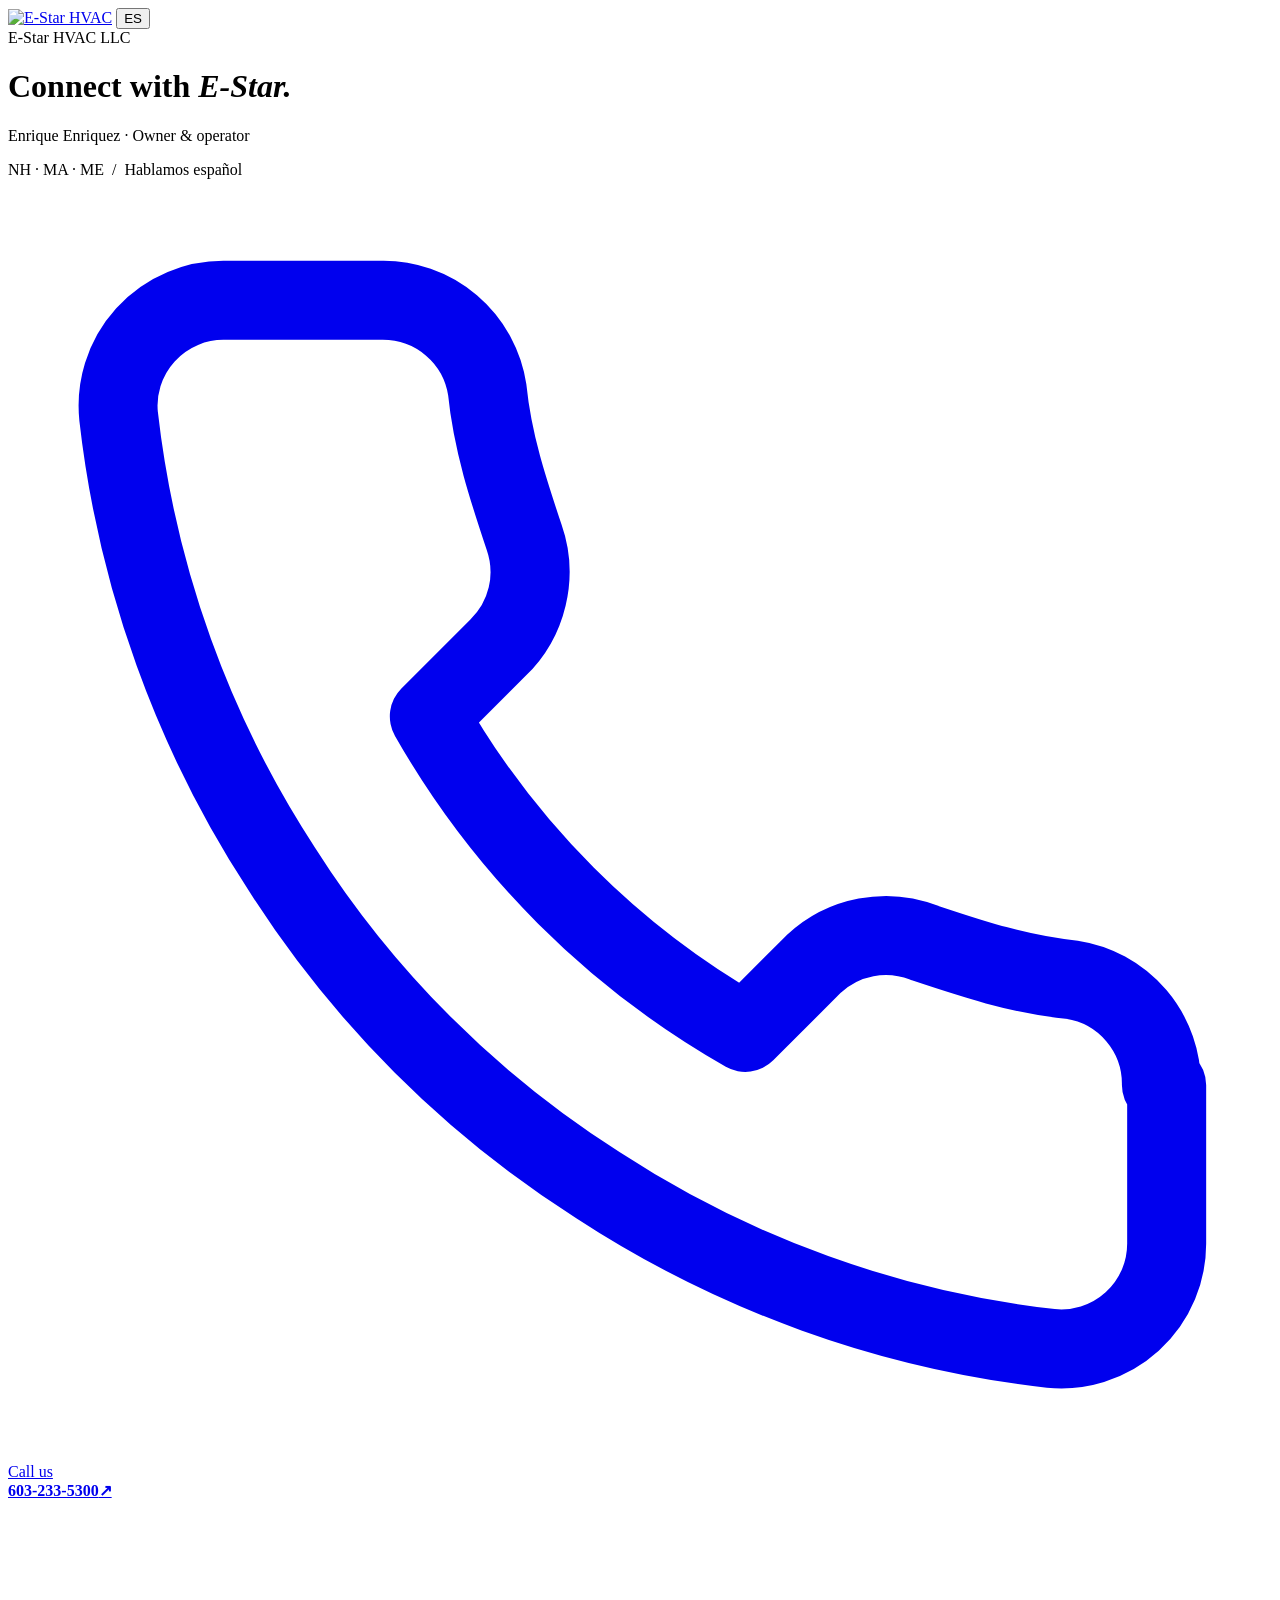
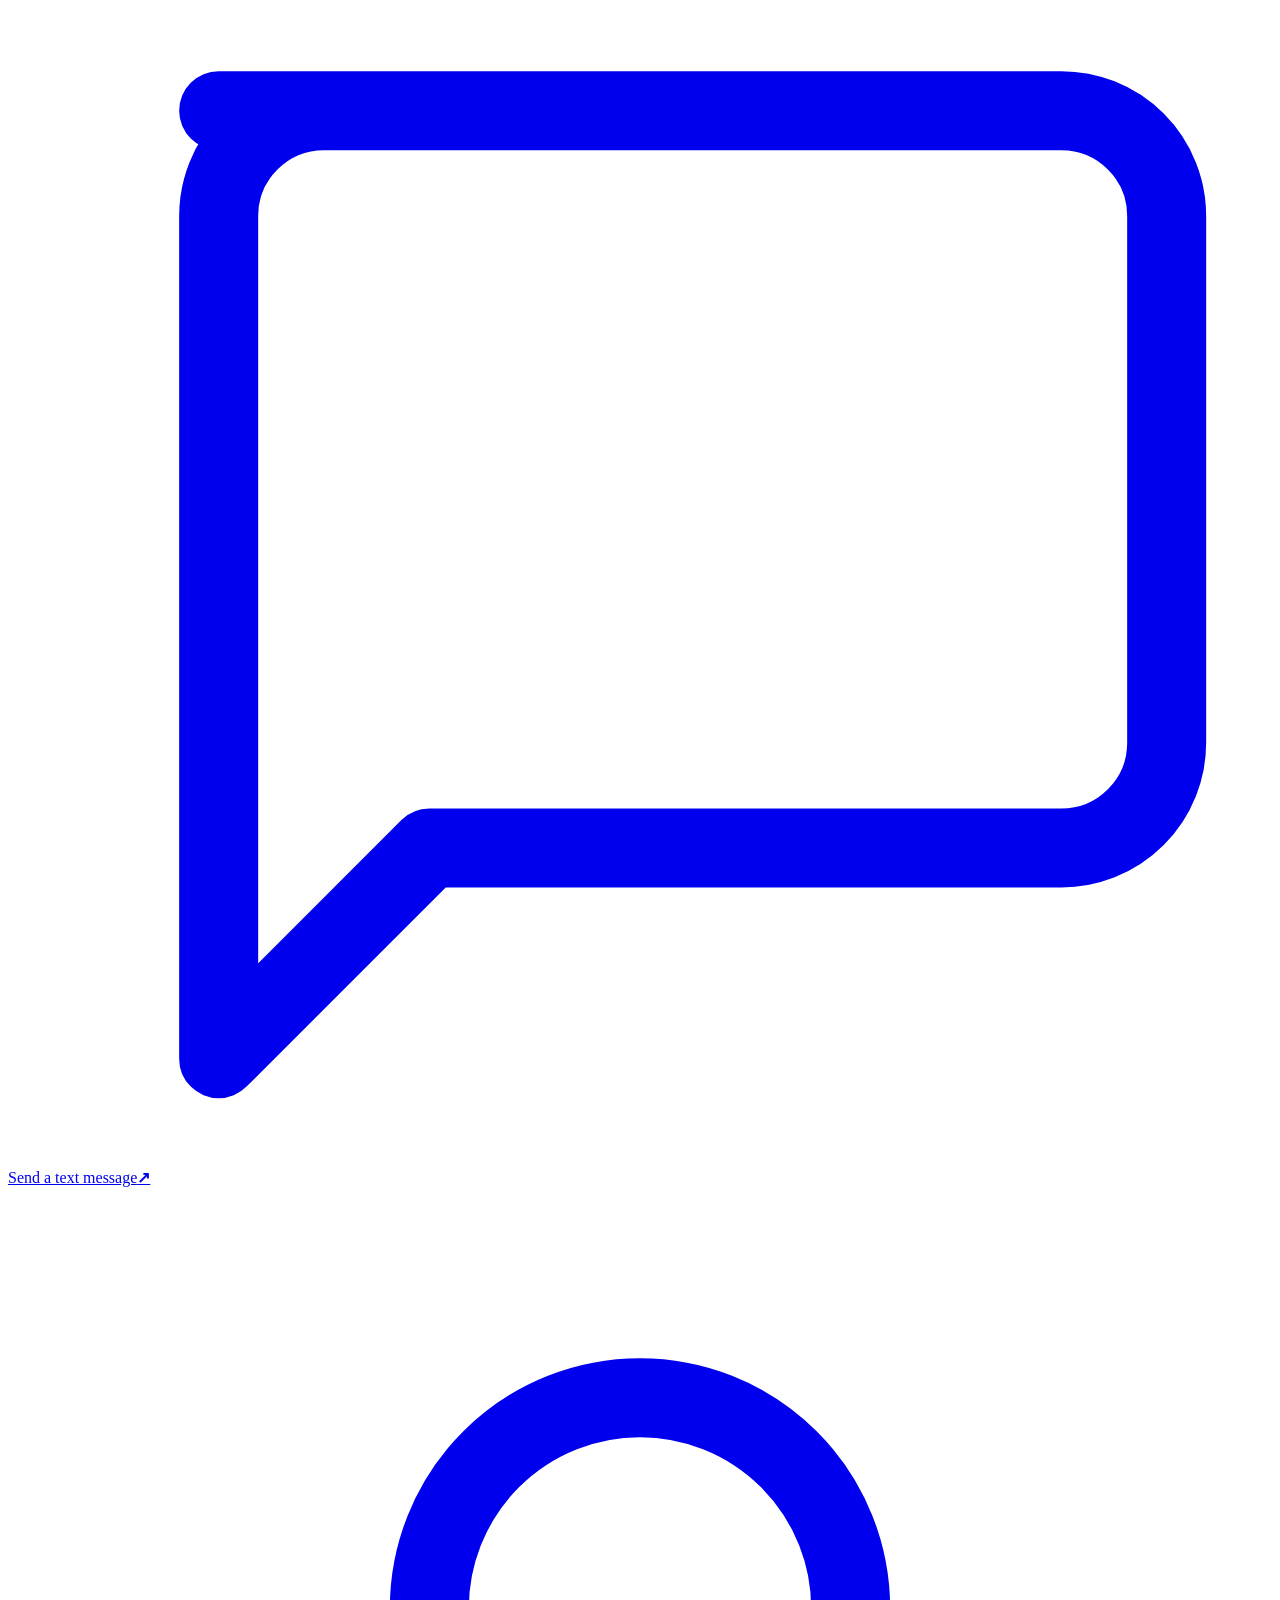
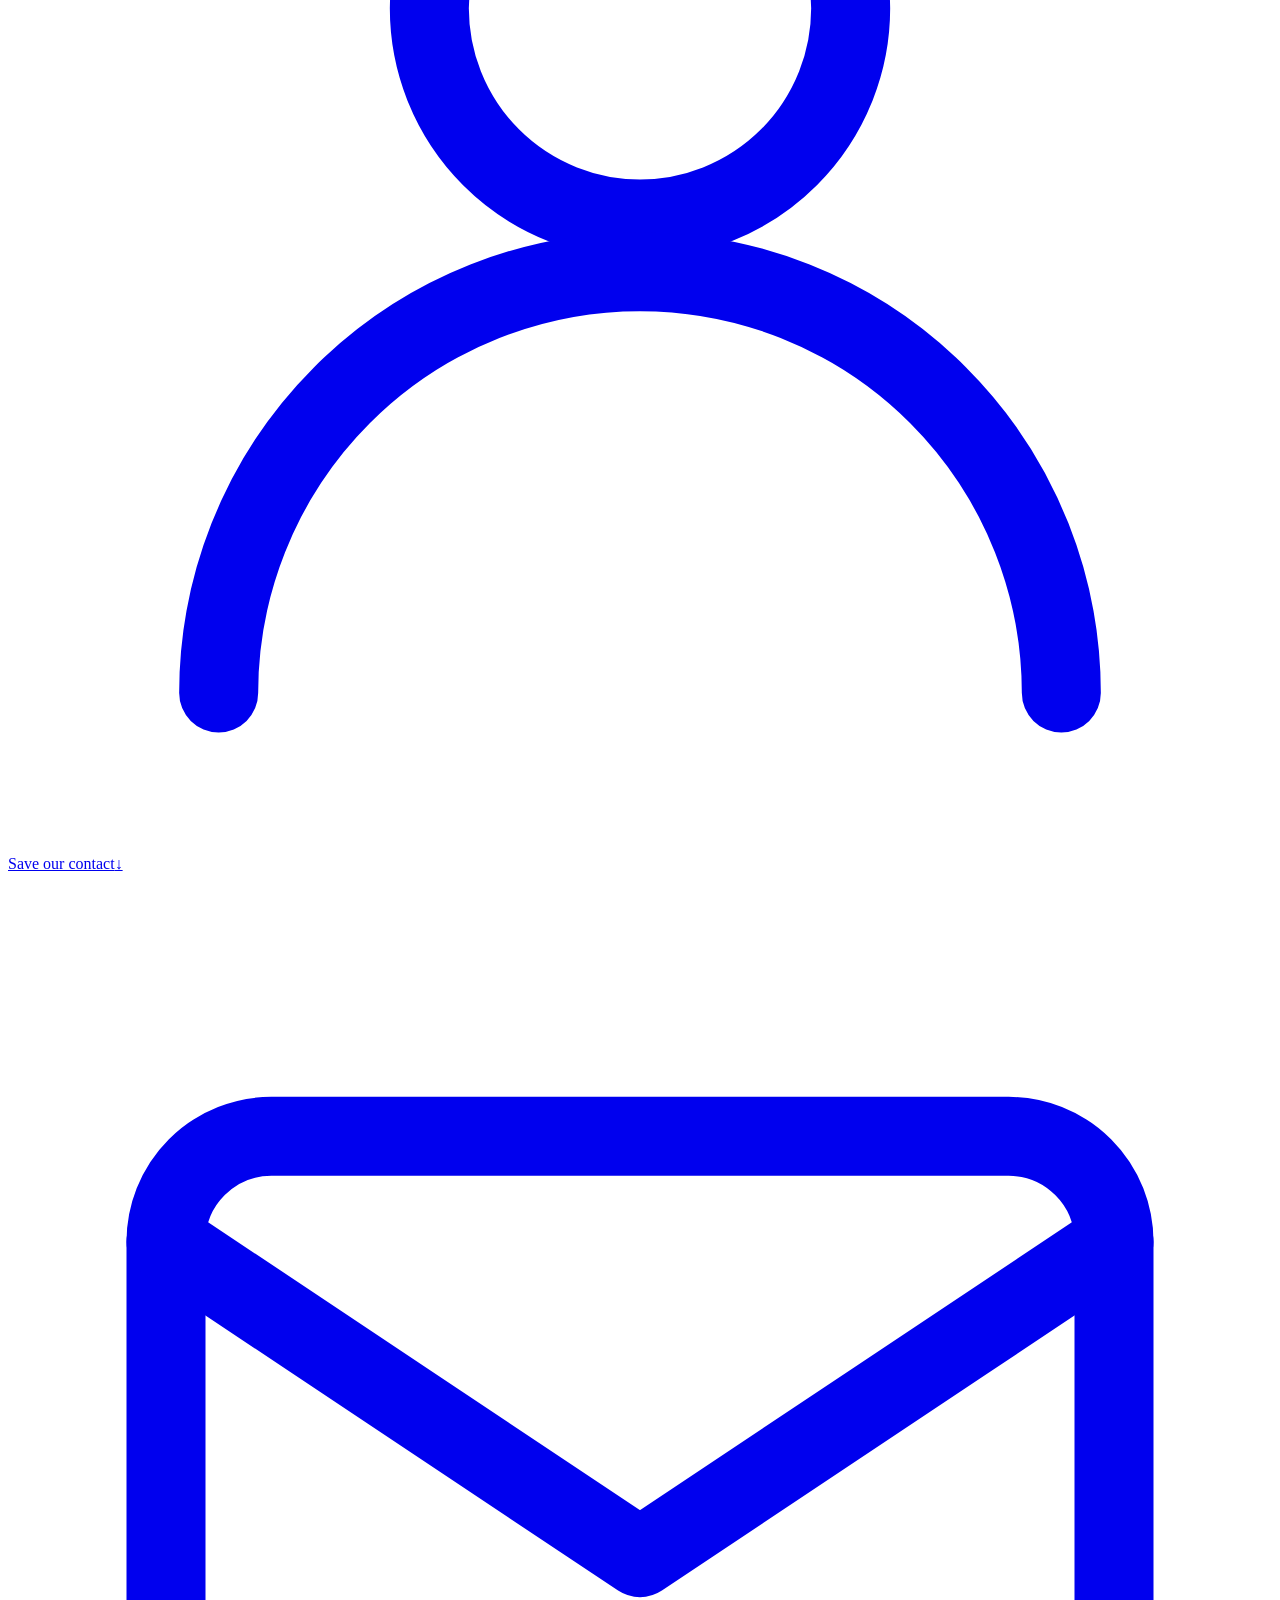
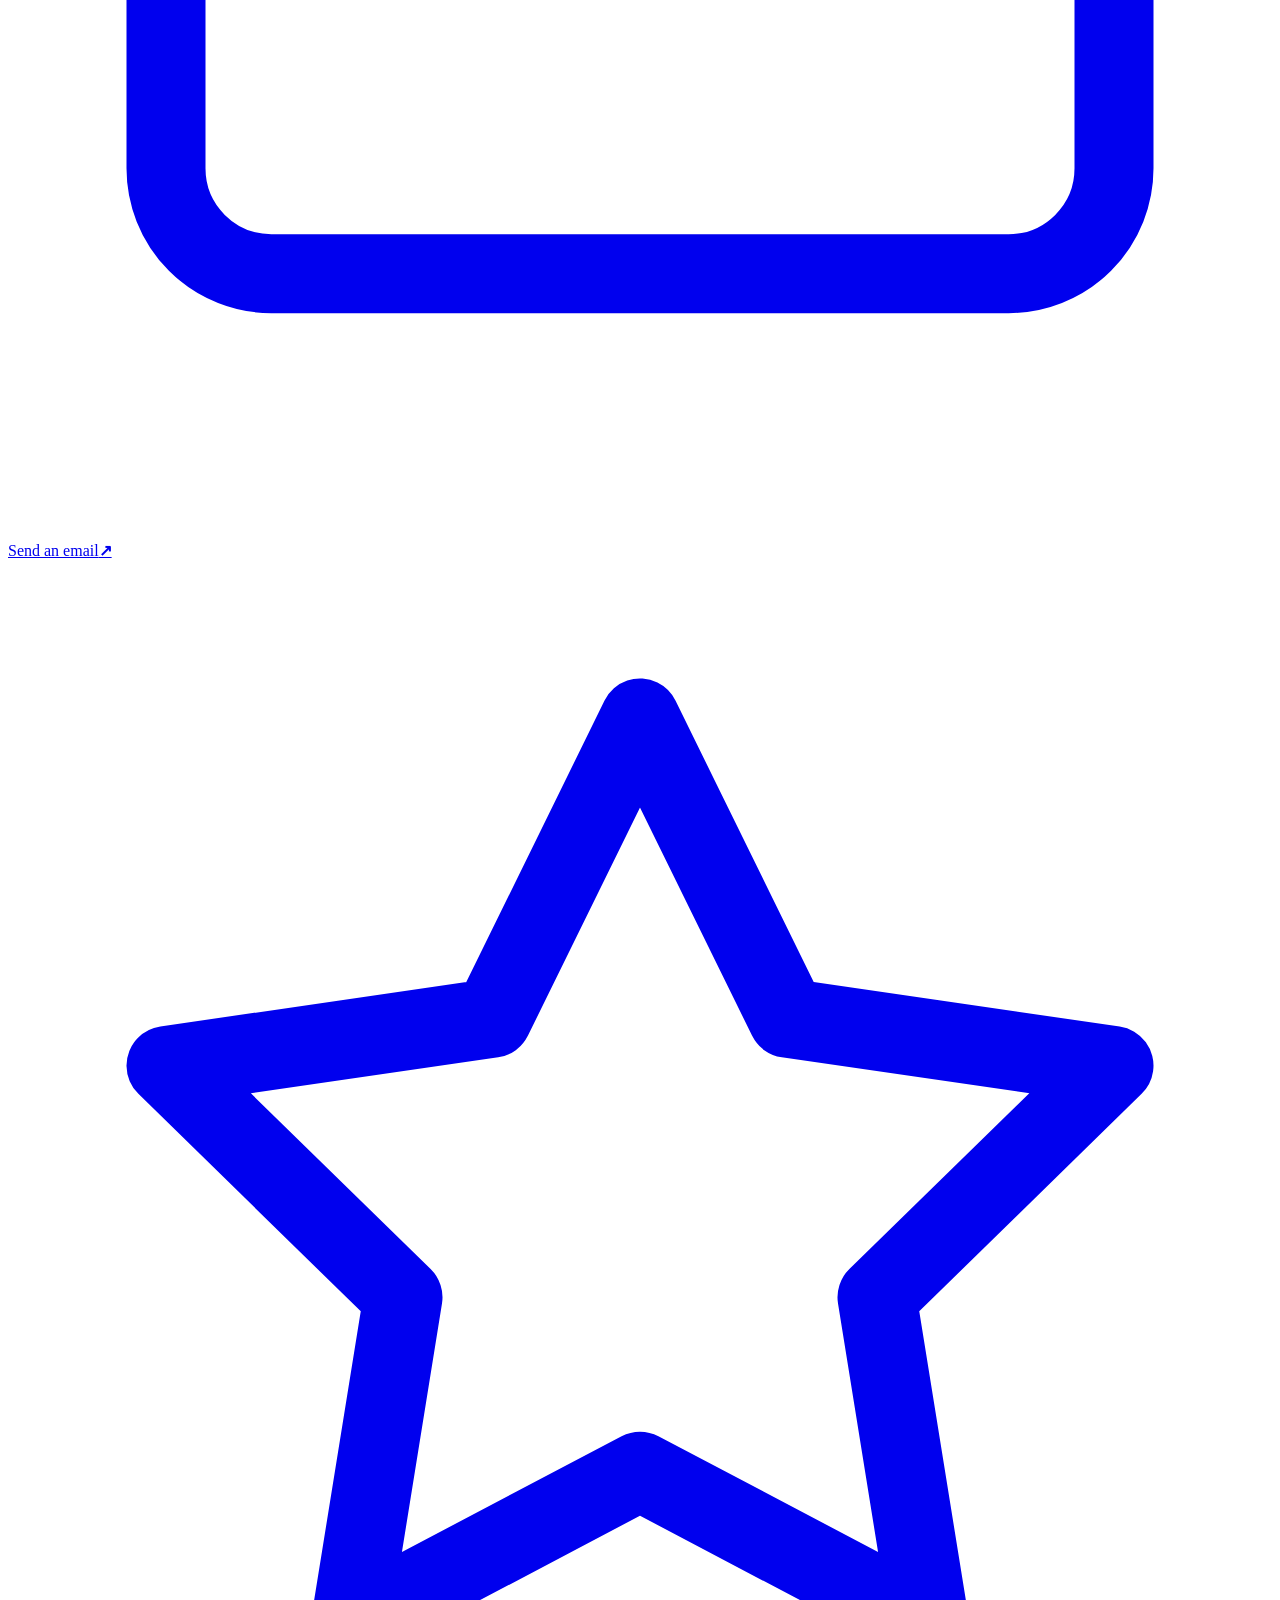
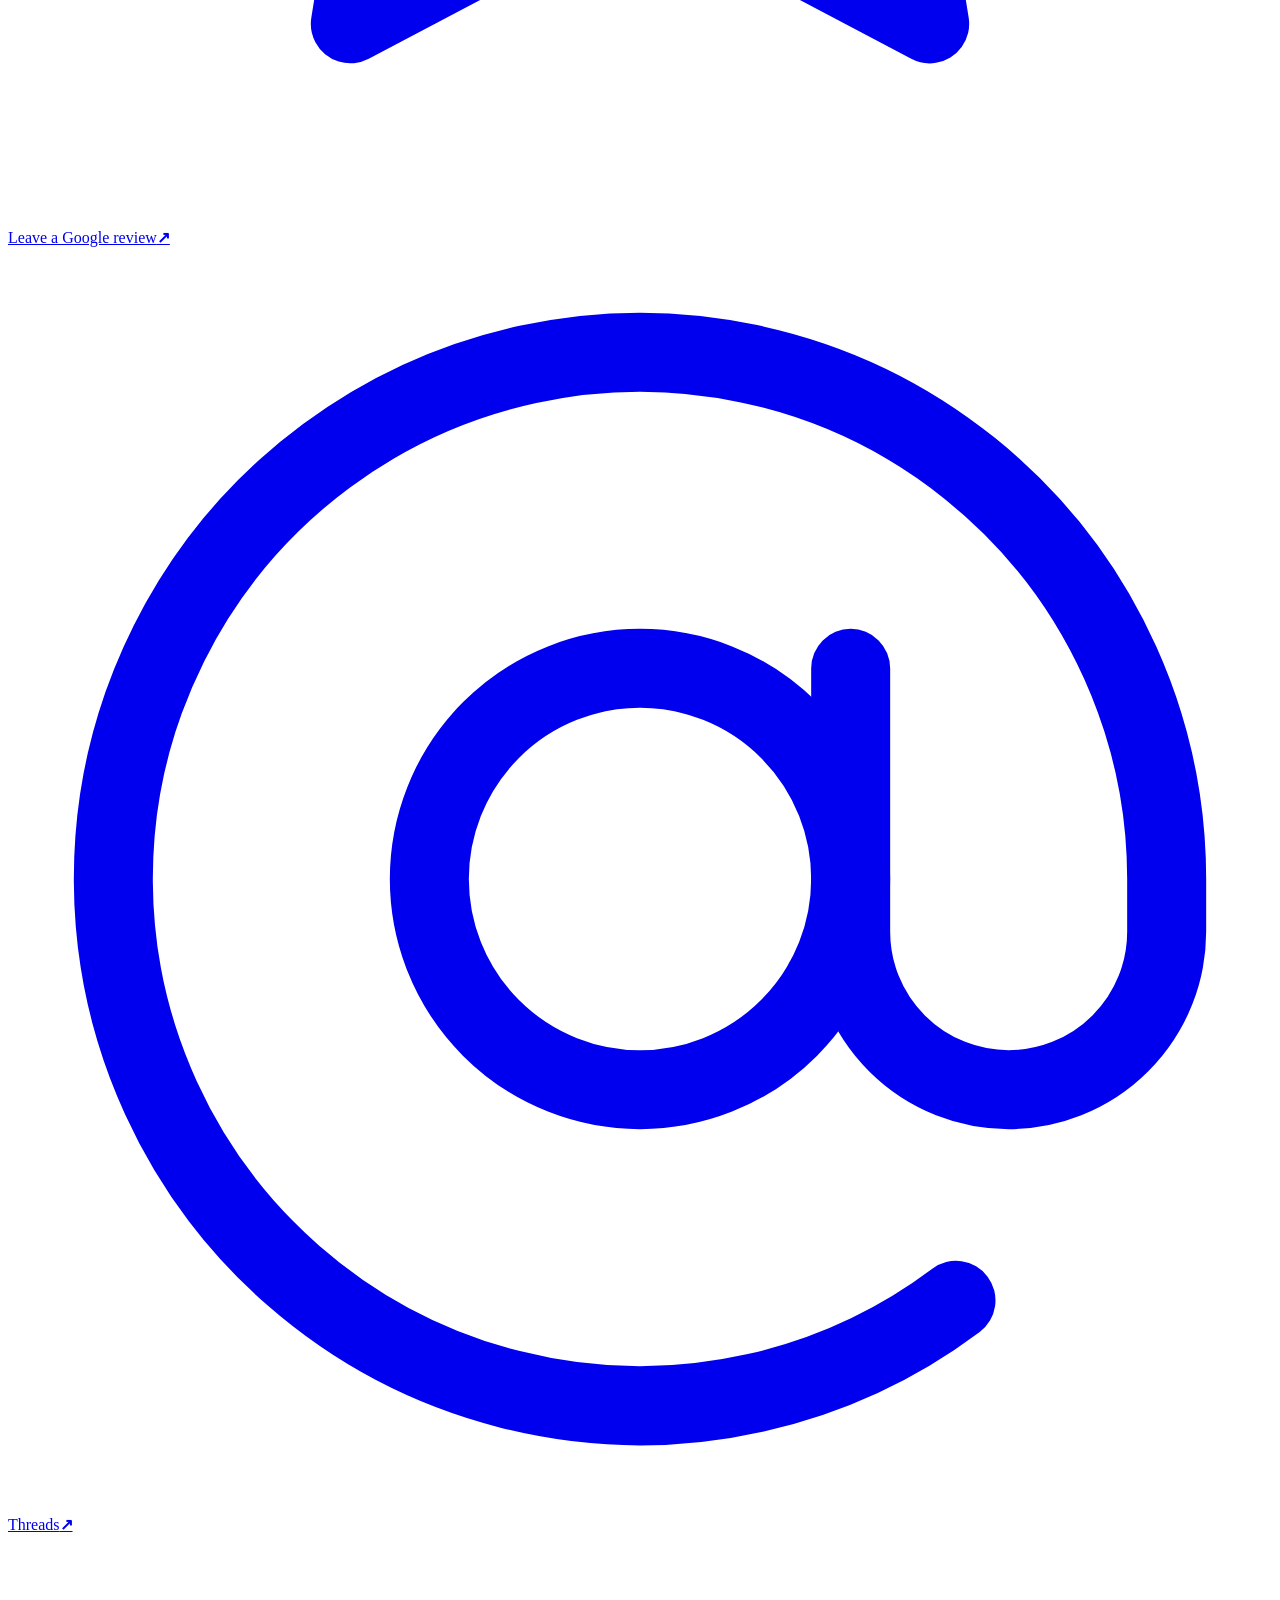
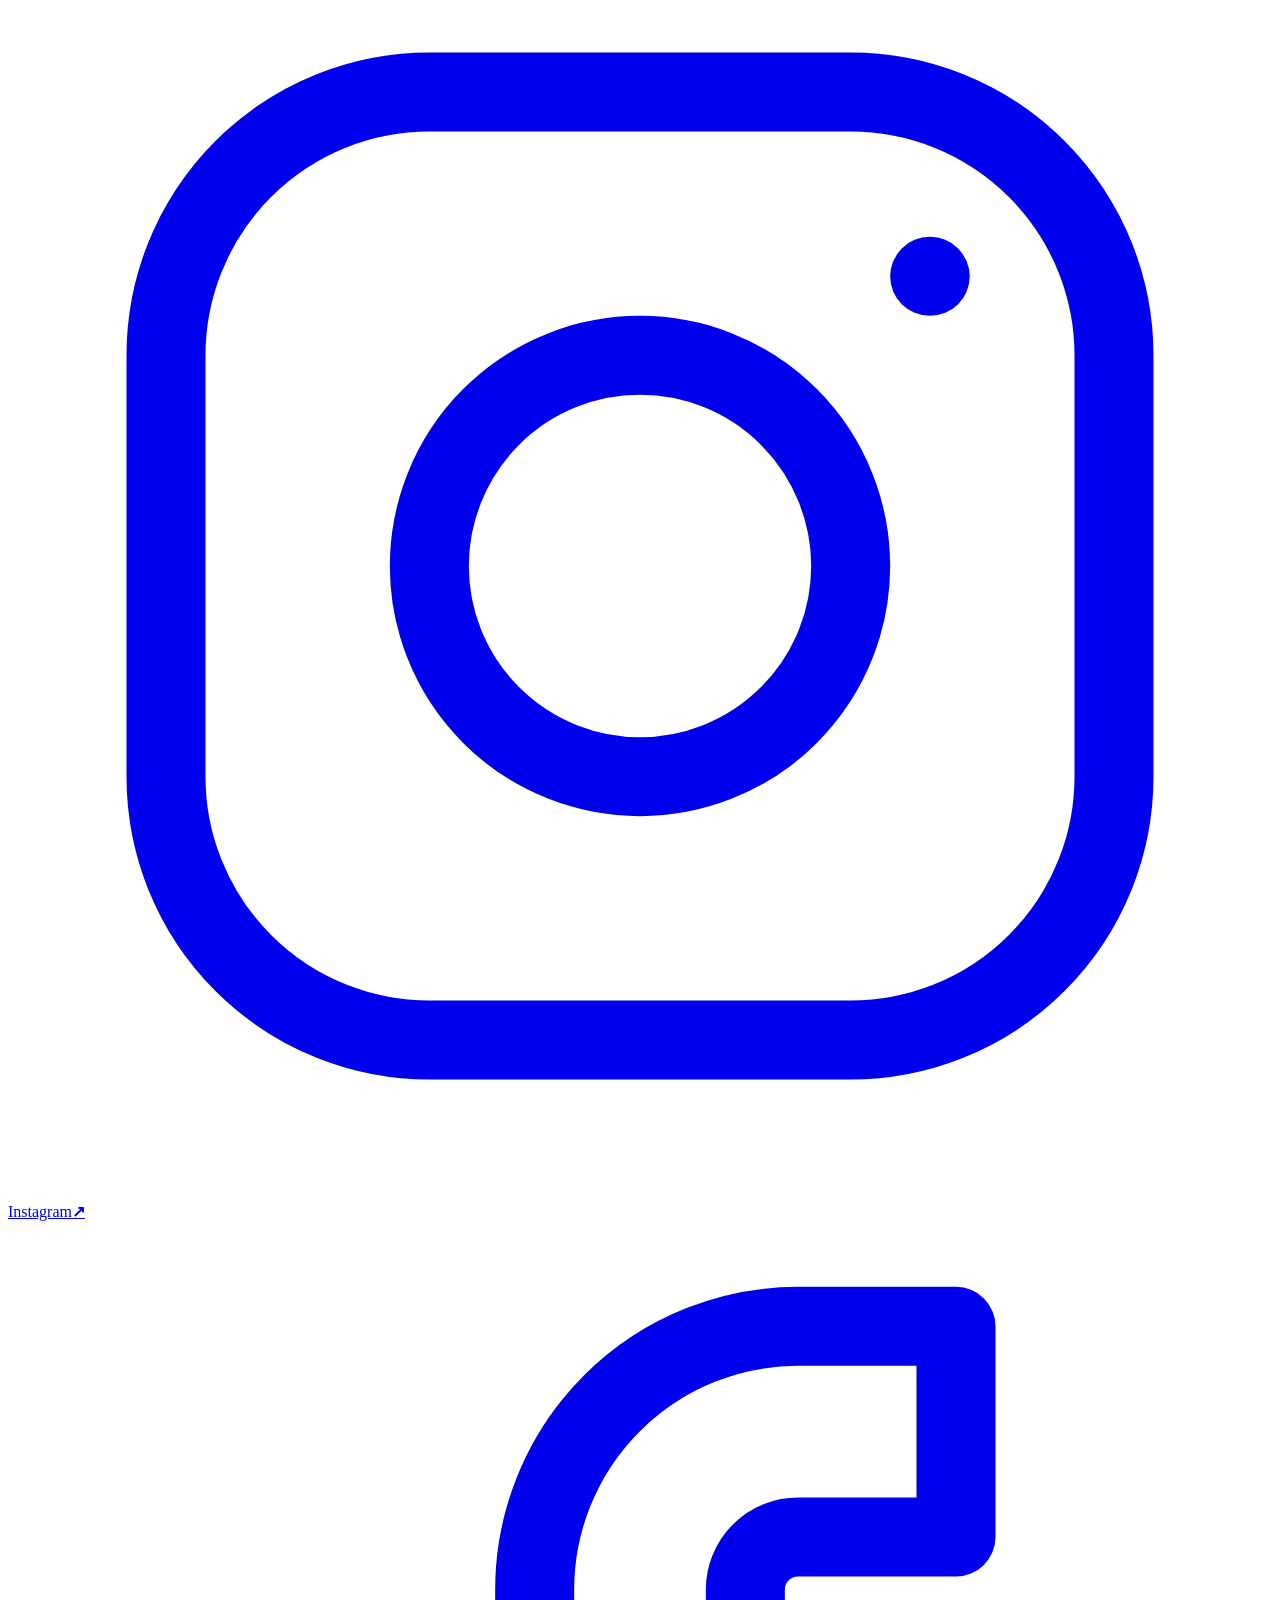
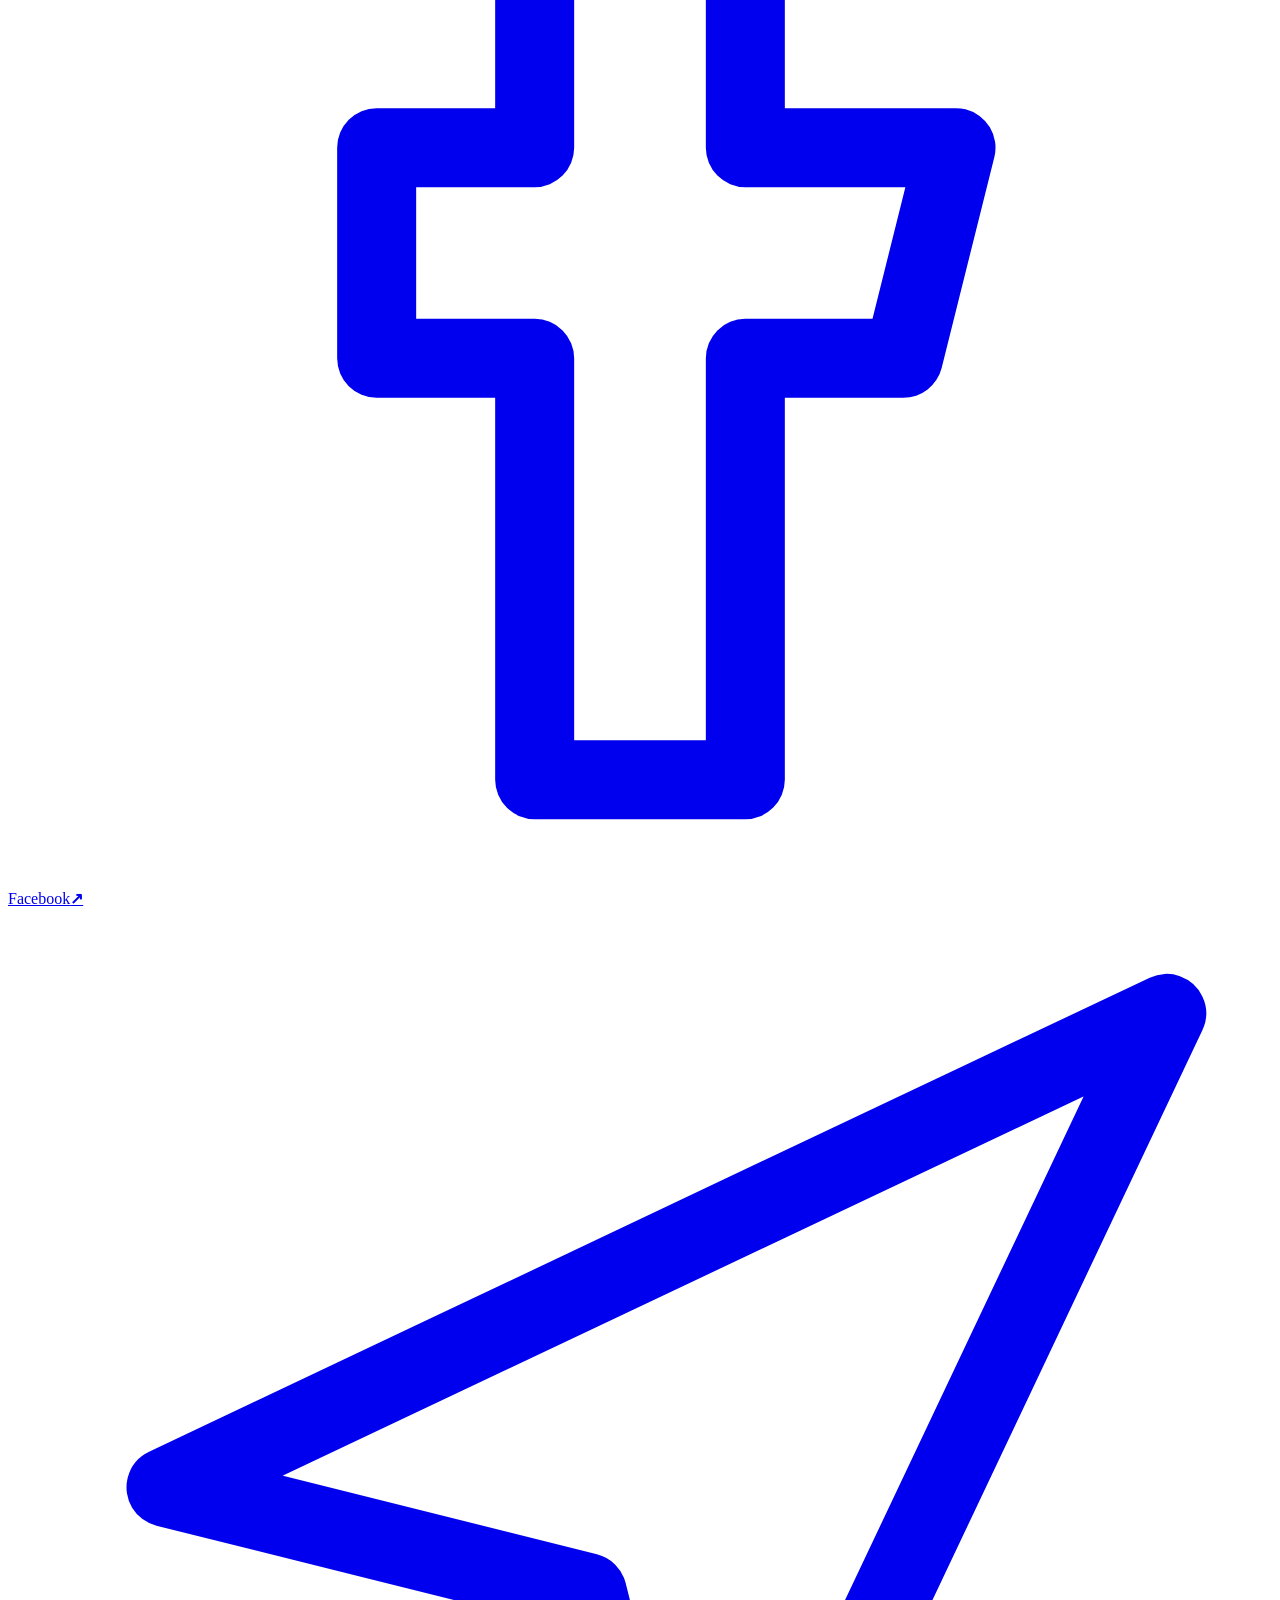
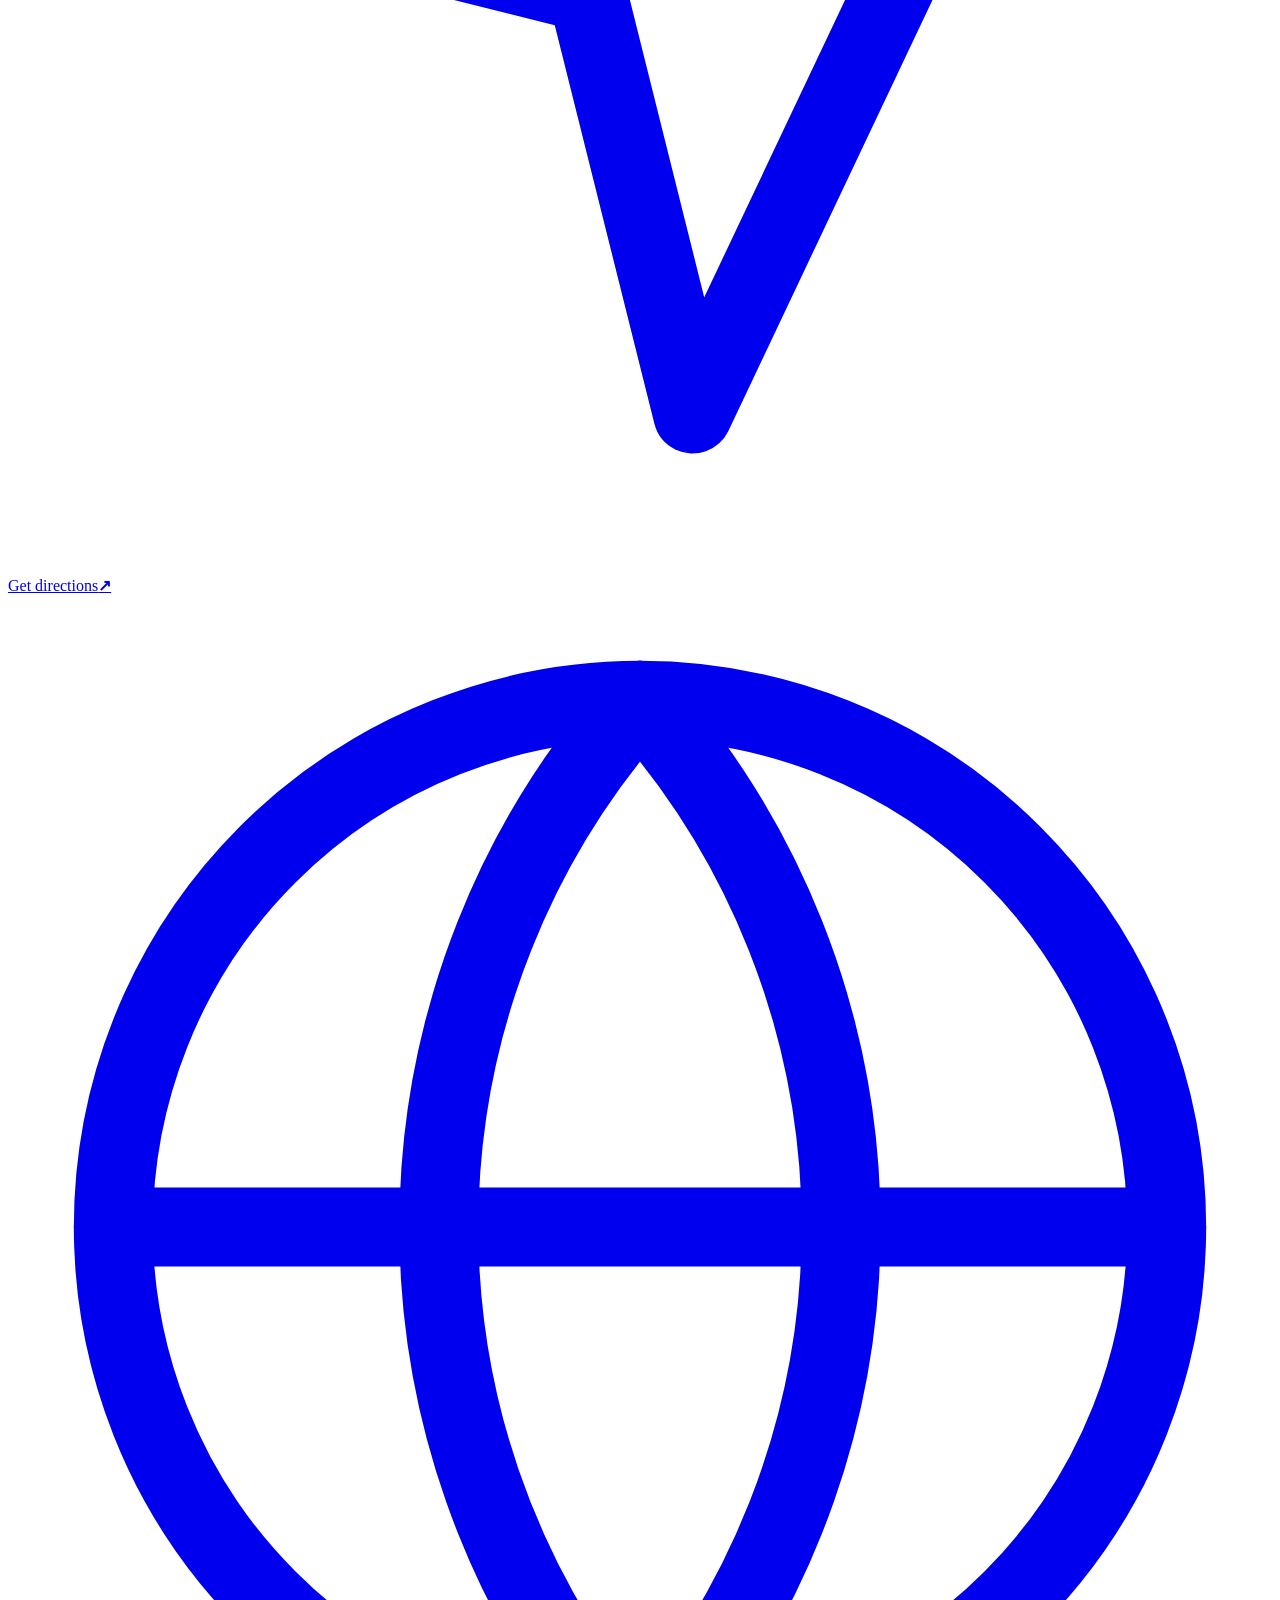
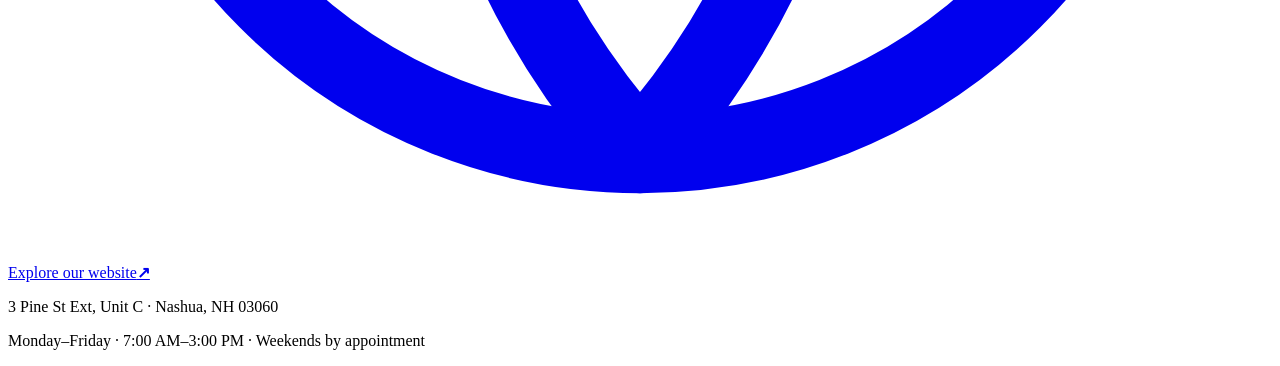
==== quicklinks/index.html @ a9295572 "Add files via upload" ====
<!doctype html>
<html lang="en">
<head>
<meta charset="utf-8">
<meta name="viewport" content="width=device-width, initial-scale=1, viewport-fit=cover">
<meta name="theme-color" content="#05080c">
<link rel="icon" href="../favicon.svg" type="image/svg+xml">
<link rel="apple-touch-icon" href="../apple-touch-icon.png">
<link rel="preconnect" href="https://fonts.googleapis.com">
<link rel="preconnect" href="https://fonts.gstatic.com" crossorigin>
<link href="https://fonts.googleapis.com/css2?family=Instrument+Serif:ital@0;1&family=Manrope:wght@400;500;600;700;800&display=swap" rel="stylesheet">
<link rel="stylesheet" href="../assets/site.css?v=2">
<title>Quick Links | E-Star HVAC</title>
<meta name="description" content="E-Star HVAC LLC provides heating, cooling, ventilation and water heating services for homes and businesses in NH, MA and ME. Call 603-233-5300. Hablamos español.">
<link rel="canonical" href="https://estarhvac.com/quicklinks">
<meta property="og:title" content="Quick Links | E-Star HVAC">
<meta property="og:image" content="https://estarhvac.com/assets/og-image.jpg">
</head>
<body class="ql-body">
<main class="ql glass-card" id="main">
  <div class="ql-top">
    <a href="../" aria-label="E-Star HVAC home"><img src="../assets/logo.svg" width="210" height="95" alt="E-Star HVAC"></a>
    <button class="lang" id="language" type="button" aria-label="Cambiar a español">ES</button>
  </div>
  <div class="eyebrow">E-Star HVAC LLC</div>
  <h1 data-es="Conecta con <em>E-Star.</em>">Connect with <em>E-Star.</em></h1>
  <p class="sub" data-es="Enrique Enriquez · Propietario y operador">Enrique Enriquez · Owner &amp; operator</p>
  <p class="region">NH · MA · ME &nbsp;/&nbsp; Hablamos español</p>
  <nav class="ql-actions" aria-label="Quick Links">
<a class="primary" href="tel:+16032335300"><span class="l"><svg viewBox="0 0 24 24" fill="none" stroke="currentColor" stroke-width="1.5" stroke-linecap="round" stroke-linejoin="round" aria-hidden="true"><path d="M22 16.9v3a2 2 0 0 1-2.2 2 19.8 19.8 0 0 1-8.6-3.1 19.5 19.5 0 0 1-6-6A19.8 19.8 0 0 1 2.1 4.2 2 2 0 0 1 4.1 2h3a2 2 0 0 1 2 1.7c.1 1 .4 1.9.7 2.8a2 2 0 0 1-.5 2.1L8 9.9a16 16 0 0 0 6 6l1.3-1.3a2 2 0 0 1 2.1-.4c.9.3 1.8.6 2.8.7a2 2 0 0 1 1.7 2Z"/></svg><span><span data-es="Llámanos">Call us</span><br><strong>603-233-5300</strong></span></span><b aria-hidden="true">↗</b></a>
<a href="sms:+16032335300"><span class="l"><svg viewBox="0 0 24 24" fill="none" stroke="currentColor" stroke-width="1.5" stroke-linecap="round" stroke-linejoin="round" aria-hidden="true"><path d="M4 4h16a2 2 0 0 1 2 2v10a2 2 0 0 1-2 2H8l-4 4V6a2 2 0 0 1 2-2Z"/></svg><span data-es="Enviar mensaje de texto">Send a text message</span></span><b aria-hidden="true">↗</b></a>
<a href="../contact.vcf" download><span class="l"><svg viewBox="0 0 24 24" fill="none" stroke="currentColor" stroke-width="1.5" stroke-linecap="round" stroke-linejoin="round" aria-hidden="true"><circle cx="12" cy="8" r="4"/><path d="M4 21a8 8 0 0 1 16 0"/></svg><span data-es="Guardar contacto">Save our contact</span></span><b aria-hidden="true">↓</b></a>
<a href="mailto:ESTARHVAC@outlook.com"><span class="l"><svg viewBox="0 0 24 24" fill="none" stroke="currentColor" stroke-width="1.5" stroke-linecap="round" stroke-linejoin="round" aria-hidden="true"><rect x="3" y="5" width="18" height="14" rx="2"/><path d="m3 7 9 6 9-6"/></svg><span data-es="Enviar email">Send an email</span></span><b aria-hidden="true">↗</b></a>
<a href="https://g.page/r/Cccckl4g0tC_EBM/review" target="_blank" rel="noopener"><span class="l"><svg viewBox="0 0 24 24" fill="none" stroke="currentColor" stroke-width="1.5" stroke-linecap="round" stroke-linejoin="round" aria-hidden="true"><path d="m12 3 2.8 5.7 6.2.9-4.5 4.4 1 6.2L12 17.3 6.5 20.2l1-6.2L3 9.6l6.2-.9Z"/></svg><span data-es="Dejar reseña en Google">Leave a Google review</span></span><b aria-hidden="true">↗</b></a>
<a href="https://www.threads.com/@estarhvac?igshid=NTc4MTIwNjQ2YQ==" target="_blank" rel="noopener"><span class="l"><svg viewBox="0 0 24 24" fill="none" stroke="currentColor" stroke-width="1.5" stroke-linecap="round" stroke-linejoin="round" aria-hidden="true"><circle cx="12" cy="12" r="4"/><path d="M16 8v5a3 3 0 0 0 6 0v-1a10 10 0 1 0-4 8"/></svg><span data-es="Threads">Threads</span></span><b aria-hidden="true">↗</b></a>
<a href="https://www.instagram.com/estarhvac" target="_blank" rel="noopener"><span class="l"><svg viewBox="0 0 24 24" fill="none" stroke="currentColor" stroke-width="1.5" stroke-linecap="round" stroke-linejoin="round" aria-hidden="true"><rect x="3" y="3" width="18" height="18" rx="5"/><circle cx="12" cy="12" r="4"/><path d="M17.5 6.5h.01"/></svg><span data-es="Instagram">Instagram</span></span><b aria-hidden="true">↗</b></a>
<a href="https://www.facebook.com/61571699330578/" target="_blank" rel="noopener"><span class="l"><svg viewBox="0 0 24 24" fill="none" stroke="currentColor" stroke-width="1.5" stroke-linecap="round" stroke-linejoin="round" aria-hidden="true"><path d="M18 2h-3a5 5 0 0 0-5 5v3H7v4h3v8h4v-8h3l1-4h-4V7a1 1 0 0 1 1-1h3Z"/></svg><span data-es="Facebook">Facebook</span></span><b aria-hidden="true">↗</b></a>
<a href="https://maps.app.goo.gl/EP4zLizLheFCQJYv8" target="_blank" rel="noopener"><span class="l"><svg viewBox="0 0 24 24" fill="none" stroke="currentColor" stroke-width="1.5" stroke-linecap="round" stroke-linejoin="round" aria-hidden="true"><path d="m3 11 19-9-9 19-2-8-8-2Z"/></svg><span data-es="Cómo llegar">Get directions</span></span><b aria-hidden="true">↗</b></a>
<a class="site" href="../"><span class="l"><svg viewBox="0 0 24 24" fill="none" stroke="currentColor" stroke-width="1.5" stroke-linecap="round" stroke-linejoin="round" aria-hidden="true"><circle cx="12" cy="12" r="10"/><path d="M2 12h20M12 2a15 15 0 0 1 0 20M12 2a15 15 0 0 0 0 20"/></svg><span data-es="Explorar nuestro website">Explore our website</span></span><b aria-hidden="true">↗</b></a>
  </nav>
  <div class="ql-details">
    <p>3 Pine St Ext, Unit C · Nashua, NH 03060</p>
    <p data-es="Lunes–viernes · 7:00 AM–3:00 PM · Fines de semana con cita previa">Monday–Friday · 7:00 AM–3:00 PM · Weekends by appointment</p>
  </div>
</main>
<script>
(()=>{const t=[...document.querySelectorAll('[data-es]')];t.forEach(e=>e.dataset.en=e.innerHTML);let l='en';const b=document.getElementById('language');
function s(v){l=v;document.documentElement.lang=v;t.forEach(e=>e.innerHTML=e.dataset[v]);b.textContent=v==='en'?'ES':'EN';b.setAttribute('aria-label',v==='en'?'Cambiar a español':'Switch to English');try{localStorage.setItem('estar-language',v)}catch{}}
b.addEventListener('click',()=>s(l==='en'?'es':'en'));try{if(localStorage.getItem('estar-language')==='es')s('es')}catch{}})();
</script>
</body>
</html>
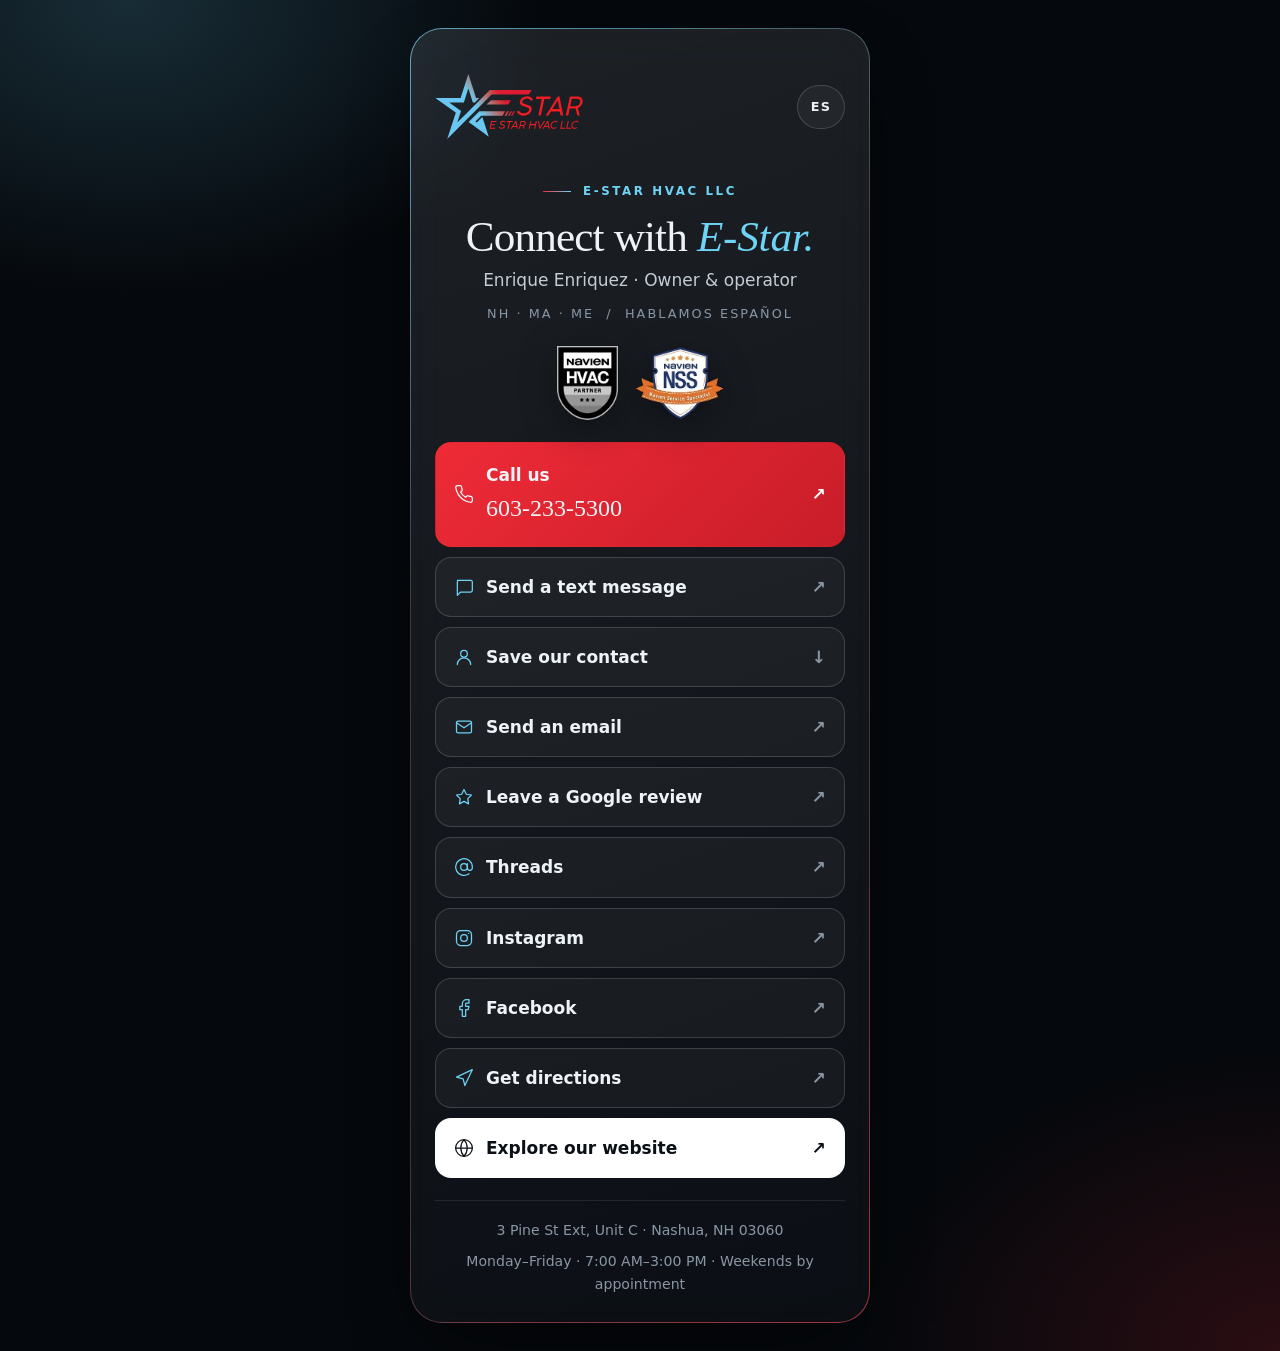
==== commit 911d47c7: "Add files via upload" ====
--- a/quicklinks/index.html
+++ b/quicklinks/index.html
@@ -9,7 +9,7 @@
 <link rel="preconnect" href="https://fonts.googleapis.com">
 <link rel="preconnect" href="https://fonts.gstatic.com" crossorigin>
 <link href="https://fonts.googleapis.com/css2?family=Instrument+Serif:ital@0;1&family=Manrope:wght@400;500;600;700;800&display=swap" rel="stylesheet">
-<link rel="stylesheet" href="../assets/site.css?v=2">
+<link rel="stylesheet" href="../assets/site.css?v=3">
 <title>Quick Links | E-Star HVAC</title>
 <meta name="description" content="E-Star HVAC LLC provides heating, cooling, ventilation and water heating services for homes and businesses in NH, MA and ME. Call 603-233-5300. Hablamos español.">
 <link rel="canonical" href="https://estarhvac.com/quicklinks">
@@ -26,6 +26,7 @@
   <h1 data-es="Conecta con <em>E-Star.</em>">Connect with <em>E-Star.</em></h1>
   <p class="sub" data-es="Enrique Enriquez · Propietario y operador">Enrique Enriquez · Owner &amp; operator</p>
   <p class="region">NH · MA · ME &nbsp;/&nbsp; Hablamos español</p>
+  <div class="ql-badges"><img src="../assets/navien-hvac-partner.webp" width="321" height="388" alt="Navien HVAC Partner"><img src="../assets/navien-nss.webp" width="230" height="197" alt="Navien Service Specialist (NSS)"></div>
   <nav class="ql-actions" aria-label="Quick Links">
 <a class="primary" href="tel:+16032335300"><span class="l"><svg viewBox="0 0 24 24" fill="none" stroke="currentColor" stroke-width="1.5" stroke-linecap="round" stroke-linejoin="round" aria-hidden="true"><path d="M22 16.9v3a2 2 0 0 1-2.2 2 19.8 19.8 0 0 1-8.6-3.1 19.5 19.5 0 0 1-6-6A19.8 19.8 0 0 1 2.1 4.2 2 2 0 0 1 4.1 2h3a2 2 0 0 1 2 1.7c.1 1 .4 1.9.7 2.8a2 2 0 0 1-.5 2.1L8 9.9a16 16 0 0 0 6 6l1.3-1.3a2 2 0 0 1 2.1-.4c.9.3 1.8.6 2.8.7a2 2 0 0 1 1.7 2Z"/></svg><span><span data-es="Llámanos">Call us</span><br><strong>603-233-5300</strong></span></span><b aria-hidden="true">↗</b></a>
 <a href="sms:+16032335300"><span class="l"><svg viewBox="0 0 24 24" fill="none" stroke="currentColor" stroke-width="1.5" stroke-linecap="round" stroke-linejoin="round" aria-hidden="true"><path d="M4 4h16a2 2 0 0 1 2 2v10a2 2 0 0 1-2 2H8l-4 4V6a2 2 0 0 1 2-2Z"/></svg><span data-es="Enviar mensaje de texto">Send a text message</span></span><b aria-hidden="true">↗</b></a>
--- a/assets/site.css
+++ b/assets/site.css
@@ -0,0 +1,459 @@
+/* E-Star HVAC — site styles (v2) */
+:root{
+  color-scheme:dark;
+  --bg:#05080c;
+  --bg-2:#0a1017;
+  --bg-3:#0f1720;
+  --glass:rgba(255,255,255,.045);
+  --glass-2:rgba(255,255,255,.075);
+  --line:rgba(255,255,255,.09);
+  --line-2:rgba(255,255,255,.16);
+  --text:#eef3f7;
+  --soft:#c3ccd5;
+  --muted:#8997a5;
+  --ice:#6fd3f5;
+  --ice-2:#a9e7fb;
+  --red:#ee2b37;
+  --red-2:#ff5a63;
+  --ivory:#f4f1ea;
+  --ivory-2:#e9e4d9;
+  --ink:#0b1016;
+  --ink-soft:#4f5a66;
+  --radius:22px;
+  --radius-lg:32px;
+  --wrap:1240px;
+  --serif:'Instrument Serif',Georgia,'Times New Roman',serif;
+  --sans:'Manrope','Segoe UI',system-ui,-apple-system,Arial,sans-serif;
+  --ease:cubic-bezier(.2,.7,.2,1);
+}
+*,*::before,*::after{box-sizing:border-box}
+html{scroll-behavior:smooth;-webkit-text-size-adjust:100%}
+body{margin:0;background:var(--bg);color:var(--text);font-family:var(--sans);font-size:17px;line-height:1.65;-webkit-font-smoothing:antialiased;overflow-x:hidden}
+img{max-width:100%;display:block}
+a{color:inherit}
+button{font:inherit;color:inherit}
+::selection{background:var(--ice);color:var(--ink)}
+.wrap{width:min(var(--wrap),100% - 40px);margin-inline:auto}
+.skip{position:absolute;left:-999px;top:10px;z-index:100;background:var(--ice);color:var(--ink);padding:10px 16px;border-radius:10px;font-weight:700}
+.skip:focus{left:10px}
+:focus-visible{outline:2px solid var(--ice);outline-offset:3px;border-radius:6px}
+
+/* ---------- type ---------- */
+h1,h2,h3{margin:0;font-weight:600;letter-spacing:-.02em;line-height:1.05}
+.display{font-family:var(--serif);font-weight:400;letter-spacing:-.01em}
+em,.it{font-family:var(--serif);font-style:italic;font-weight:400;letter-spacing:-.005em}
+h2{font-size:clamp(2.4rem,5.4vw,4.6rem);font-family:var(--serif);font-weight:400;letter-spacing:-.015em;line-height:1}
+h2 em{color:var(--ice)}
+.eyebrow{display:inline-flex;align-items:center;gap:12px;font-size:.74rem;font-weight:700;letter-spacing:.22em;text-transform:uppercase;color:var(--ice)}
+.eyebrow::before{content:"";width:28px;height:1px;background:linear-gradient(90deg,var(--red),var(--ice))}
+.lead{font-size:clamp(1.08rem,1.6vw,1.28rem);color:var(--soft);line-height:1.6}
+.muted{color:var(--muted)}
+
+/* ---------- buttons ---------- */
+.btn{position:relative;display:inline-flex;align-items:center;justify-content:center;gap:10px;min-height:54px;padding:0 26px;border-radius:999px;font-weight:700;font-size:.98rem;text-decoration:none;border:0;cursor:pointer;transition:transform .35s var(--ease),box-shadow .35s var(--ease),background .35s var(--ease),color .35s}
+.btn-primary{color:#fff;background:linear-gradient(135deg,var(--red) 0%,#c81d29 100%);box-shadow:0 10px 30px -10px rgba(238,43,55,.7),inset 0 1px 0 rgba(255,255,255,.25)}
+.btn-primary:hover{transform:translateY(-2px);box-shadow:0 18px 40px -12px rgba(238,43,55,.85),inset 0 1px 0 rgba(255,255,255,.25)}
+.btn-ghost{color:var(--text);background:rgba(255,255,255,.06);border:1px solid var(--line-2);backdrop-filter:blur(10px);-webkit-backdrop-filter:blur(10px)}
+.btn-ghost:hover{background:rgba(255,255,255,.12);transform:translateY(-2px)}
+.btn-ice{color:var(--ink);background:linear-gradient(135deg,var(--ice-2),var(--ice));box-shadow:0 10px 30px -12px rgba(111,211,245,.8)}
+.btn-ice:hover{transform:translateY(-2px)}
+.btn .arr{transition:transform .35s var(--ease)}
+.btn:hover .arr{transform:translate(3px,-3px)}
+.link{display:inline-flex;gap:8px;align-items:center;color:var(--ice);font-weight:700;text-decoration:none;border-bottom:1px solid rgba(111,211,245,.35);padding-bottom:3px;transition:border-color .3s,gap .3s}
+.link:hover{border-color:var(--ice);gap:12px}
+
+/* ---------- top bar & header ---------- */
+.topbar{position:relative;z-index:30;font-size:.78rem;letter-spacing:.14em;text-transform:uppercase;color:var(--muted);border-bottom:1px solid var(--line);background:var(--bg)}
+.topbar .wrap{display:flex;justify-content:space-between;align-items:center;gap:16px;min-height:40px}
+.topbar a{color:var(--text);text-decoration:none;font-weight:700}
+.topbar a span{color:var(--ice)}
+.topbar .dot{display:inline-block;width:6px;height:6px;border-radius:50%;background:#35d07f;box-shadow:0 0 0 4px rgba(53,208,127,.15);margin-right:10px;vertical-align:1px}
+header.site{position:sticky;top:env(safe-area-inset-top,0px);z-index:40;transition:background .4s,border-color .4s,backdrop-filter .4s}
+header.site.scrolled{background:rgba(5,8,12,.72);backdrop-filter:saturate(160%) blur(18px);-webkit-backdrop-filter:saturate(160%) blur(18px);border-bottom:1px solid var(--line)}
+.nav{display:flex;align-items:center;justify-content:space-between;gap:20px;min-height:84px}
+.brand img{width:156px;height:auto;filter:drop-shadow(0 6px 18px rgba(0,0,0,.4))}
+.nav-links{display:flex;gap:6px;align-items:center}
+.nav-links a{position:relative;padding:10px 16px;border-radius:999px;text-decoration:none;font-weight:600;font-size:.95rem;color:var(--soft);transition:color .3s,background .3s}
+.nav-links a:hover{color:#fff;background:rgba(255,255,255,.06)}
+.nav-actions{display:flex;gap:10px;align-items:center}
+.lang{min-width:48px;height:44px;border-radius:999px;border:1px solid var(--line-2);background:rgba(255,255,255,.04);font-weight:800;font-size:.8rem;letter-spacing:.1em;cursor:pointer;transition:background .3s}
+.lang:hover{background:rgba(255,255,255,.1)}
+.nav .btn{min-height:46px;padding:0 20px;font-size:.9rem}
+.menu-btn{display:none;width:46px;height:46px;border-radius:50%;border:1px solid var(--line-2);background:rgba(255,255,255,.04);cursor:pointer;position:relative}
+.menu-btn span{position:absolute;left:14px;right:14px;height:1.5px;background:#fff;transition:transform .35s var(--ease),opacity .3s}
+.menu-btn span:nth-child(1){top:17px}.menu-btn span:nth-child(2){top:22px}.menu-btn span:nth-child(3){top:27px}
+.menu-btn[aria-expanded="true"] span:nth-child(1){transform:translateY(5px) rotate(45deg)}
+.menu-btn[aria-expanded="true"] span:nth-child(2){opacity:0}
+.menu-btn[aria-expanded="true"] span:nth-child(3){transform:translateY(-5px) rotate(-45deg)}
+
+/* ---------- hero ---------- */
+.hero{position:relative;min-height:calc(100svh - 124px);display:flex;flex-direction:column;justify-content:flex-end;overflow:hidden;isolation:isolate;margin-top:-84px;padding-top:84px}
+.hero-media{position:absolute;inset:0;z-index:-2}
+.hero-media img{width:100%;height:100%;object-fit:cover;object-position:center 40%;transform:scale(1.08);animation:kenburns 22s var(--ease) forwards}
+@keyframes kenburns{to{transform:scale(1)}}
+.hero::before{content:"";position:absolute;inset:0;z-index:-1;background:
+  linear-gradient(90deg,rgba(5,8,12,.96) 0%,rgba(5,8,12,.82) 38%,rgba(5,8,12,.35) 70%,rgba(5,8,12,.55) 100%),
+  linear-gradient(0deg,var(--bg) 0%,rgba(5,8,12,0) 35%)}
+.aurora{position:absolute;z-index:-1;border-radius:50%;filter:blur(90px);opacity:.55;pointer-events:none}
+.aurora.a1{width:520px;height:520px;left:-160px;top:10%;background:radial-gradient(circle,rgba(111,211,245,.55),transparent 65%);animation:float 16s ease-in-out infinite}
+.aurora.a2{width:420px;height:420px;left:28%;bottom:-180px;background:radial-gradient(circle,rgba(238,43,55,.45),transparent 65%);animation:float 19s ease-in-out infinite reverse}
+@keyframes float{50%{transform:translate(40px,-30px) scale(1.08)}}
+.hero-inner{display:grid;grid-template-columns:minmax(0,1.25fr) minmax(0,.75fr);gap:48px;align-items:end;padding:90px 0 56px}
+.hero h1{font-family:var(--serif);font-weight:400;font-size:clamp(3.3rem,8.4vw,7.6rem);line-height:.92;letter-spacing:-.025em;margin:22px 0 26px}
+.hero h1 em{background:linear-gradient(100deg,var(--ice-2) 0%,var(--ice) 45%,#ffffff 100%);-webkit-background-clip:text;background-clip:text;color:transparent;padding-right:.08em}
+.hero p.lead{max-width:560px;margin:0 0 34px}
+.hero-ctas{display:flex;flex-wrap:wrap;gap:14px}
+.chips{display:flex;flex-wrap:wrap;gap:10px;margin-top:34px}
+.chip{display:inline-flex;align-items:center;gap:8px;padding:8px 14px;border-radius:999px;border:1px solid var(--line-2);background:rgba(255,255,255,.04);backdrop-filter:blur(8px);-webkit-backdrop-filter:blur(8px);font-size:.84rem;font-weight:600;color:var(--soft)}
+.chip svg{width:16px;height:16px;color:var(--ice)}
+.glass-card{position:relative;padding:28px;border-radius:var(--radius-lg);background:linear-gradient(160deg,rgba(255,255,255,.1),rgba(255,255,255,.03));border:1px solid var(--line-2);backdrop-filter:blur(22px) saturate(140%);-webkit-backdrop-filter:blur(22px) saturate(140%);box-shadow:0 30px 80px -30px rgba(0,0,0,.8)}
+.glass-card::before{content:"";position:absolute;inset:-1px;border-radius:inherit;padding:1px;background:linear-gradient(140deg,rgba(111,211,245,.7),transparent 35%,transparent 65%,rgba(238,43,55,.6));-webkit-mask:linear-gradient(#000 0 0) content-box,linear-gradient(#000 0 0);-webkit-mask-composite:xor;mask-composite:exclude;pointer-events:none}
+.hero-card .k{font-size:.72rem;letter-spacing:.2em;text-transform:uppercase;color:var(--muted);font-weight:700}
+.hero-card .phone{display:block;font-family:var(--serif);font-size:clamp(2.2rem,3.4vw,2.9rem);line-height:1.05;text-decoration:none;margin:6px 0 18px;color:#fff}
+.hero-card .phone:hover{color:var(--ice-2)}
+.hero-card .rows{display:grid;gap:12px;padding-top:18px;border-top:1px solid var(--line)}
+.hero-card .rows div{display:flex;justify-content:space-between;gap:16px;font-size:.92rem}
+.hero-card .rows span:first-child{color:var(--muted)}
+.hero-card .rows span:last-child{text-align:right;font-weight:600}
+.hero-card .actions{display:grid;grid-template-columns:1fr 1fr;gap:10px;margin-top:22px}
+.hero-card .actions .btn{min-height:48px;padding:0 14px;font-size:.9rem}
+.scroll-cue{display:flex;justify-content:space-between;align-items:center;padding:22px 0 30px;border-top:1px solid var(--line);font-size:.74rem;letter-spacing:.2em;text-transform:uppercase;color:var(--muted)}
+.scroll-cue a{text-decoration:none;color:var(--soft);display:inline-flex;gap:12px;align-items:center}
+.scroll-cue .mouse{width:22px;height:34px;border:1.5px solid var(--line-2);border-radius:12px;position:relative}
+.scroll-cue .mouse::after{content:"";position:absolute;left:50%;top:7px;width:3px;height:7px;border-radius:2px;background:var(--ice);transform:translateX(-50%);animation:wheel 1.8s infinite}
+@keyframes wheel{0%{opacity:0;transform:translate(-50%,0)}30%{opacity:1}100%{opacity:0;transform:translate(-50%,10px)}}
+
+/* ---------- marquee ---------- */
+.marquee{position:relative;border-block:1px solid var(--line);background:var(--bg-2);overflow:hidden;padding:22px 0}
+.marquee-track{display:flex;width:max-content;gap:0;animation:marquee 38s linear infinite}
+.marquee:hover .marquee-track{animation-play-state:paused}
+.marquee-track span{display:inline-flex;align-items:center;gap:34px;padding-right:34px;font-family:var(--serif);font-size:clamp(1.6rem,3vw,2.4rem);color:var(--soft);white-space:nowrap}
+.marquee-track span i{font-style:normal;color:var(--red);font-size:.8em}
+.marquee-track span:nth-child(even){color:transparent;-webkit-text-stroke:1px rgba(255,255,255,.35)}
+@keyframes marquee{to{transform:translateX(-50%)}}
+
+/* ---------- sections ---------- */
+.section{padding:clamp(90px,11vw,150px) 0;position:relative}
+.head{display:grid;grid-template-columns:minmax(0,1.1fr) minmax(0,.9fr);gap:48px;align-items:end;margin-bottom:64px}
+.head h2{margin-top:20px}
+.head p{margin:0;color:var(--soft);font-size:1.08rem;max-width:460px;justify-self:end}
+
+/* services */
+.services{background:radial-gradient(1000px 500px at 85% 0%,rgba(111,211,245,.07),transparent 60%),var(--bg)}
+.svc-grid{display:grid;grid-template-columns:repeat(3,1fr);gap:18px}
+.svc{position:relative;display:flex;flex-direction:column;padding:34px 30px 30px;border-radius:var(--radius);background:linear-gradient(180deg,rgba(255,255,255,.055),rgba(255,255,255,.02));border:1px solid var(--line);overflow:hidden;transition:transform .5s var(--ease),border-color .4s,background .4s;isolation:isolate}
+.svc::before{content:"";position:absolute;inset:0;z-index:-1;background:radial-gradient(420px circle at var(--mx,50%) var(--my,0%),rgba(111,211,245,.14),transparent 45%);opacity:0;transition:opacity .4s}
+.svc:hover{transform:translateY(-6px);border-color:rgba(111,211,245,.35)}
+.svc:hover::before{opacity:1}
+.svc .num{position:absolute;right:26px;top:24px;font-family:var(--serif);font-size:1.1rem;color:var(--muted)}
+.svc .ico{width:56px;height:56px;border-radius:16px;display:grid;place-items:center;background:linear-gradient(145deg,rgba(111,211,245,.18),rgba(111,211,245,.04));border:1px solid rgba(111,211,245,.25);color:var(--ice);margin-bottom:26px}
+.svc .ico svg{width:26px;height:26px}
+.svc .tag{font-size:.72rem;letter-spacing:.18em;text-transform:uppercase;color:var(--muted);font-weight:700}
+.svc h3{font-family:var(--serif);font-weight:400;font-size:2rem;line-height:1.05;margin:8px 0 12px}
+.svc p{color:var(--soft);margin:0 0 20px;font-size:.98rem}
+.svc ul{list-style:none;padding:0;margin:0 0 26px;display:grid;gap:9px}
+.svc li{display:flex;gap:10px;align-items:center;font-size:.94rem;color:var(--text)}
+.svc li::before{content:"";width:6px;height:6px;border-radius:50%;background:var(--red);box-shadow:0 0 0 3px rgba(238,43,55,.18);flex:none}
+.svc .go{margin-top:auto;display:inline-flex;justify-content:space-between;align-items:center;padding-top:20px;border-top:1px solid var(--line);text-decoration:none;font-weight:700;font-size:.92rem;color:var(--text)}
+.svc .go b{width:36px;height:36px;border-radius:50%;display:grid;place-items:center;border:1px solid var(--line-2);transition:background .35s,color .35s,transform .35s}
+.svc:hover .go b{background:var(--ice);color:var(--ink);transform:rotate(45deg)}
+
+/* promise band */
+.promise{border-block:1px solid var(--line);background:var(--bg-2)}
+.promise .wrap{display:grid;grid-template-columns:repeat(4,1fr)}
+.promise div{padding:34px 26px;border-left:1px solid var(--line);display:flex;gap:16px;align-items:center}
+.promise div:first-child{border-left:0}
+.promise svg{width:30px;height:30px;color:var(--ice);flex:none}
+.promise strong{display:block;font-size:1rem}
+.promise small{display:block;color:var(--muted);font-size:.86rem;line-height:1.4}
+
+/* navien certifications */
+.certs{background:radial-gradient(800px 420px at 85% 50%,rgba(111,211,245,.10),transparent 65%),var(--bg);border-bottom:1px solid var(--line)}
+.certs-grid{display:grid;grid-template-columns:minmax(0,1fr) minmax(0,1fr);gap:clamp(40px,6vw,90px);align-items:center}
+.certs-copy h2{margin:20px 0 22px}
+.certs-copy .lead{margin:0 0 30px;max-width:540px}
+.badges{display:grid;grid-template-columns:1fr 1fr;gap:18px}
+.badge-card{margin:0;display:flex;flex-direction:column;align-items:center;justify-content:flex-start;gap:22px;padding:34px 22px 26px;border-radius:var(--radius-lg);border:1px solid var(--line);background:linear-gradient(180deg,rgba(255,255,255,.06),rgba(255,255,255,.015));text-align:center;transition:transform .5s var(--ease),border-color .4s}
+.badge-card:hover{transform:translateY(-6px);border-color:rgba(111,211,245,.35)}
+.badge-card img{width:auto;height:170px;object-fit:contain;filter:drop-shadow(0 18px 30px rgba(0,0,0,.45))}
+.badge-card figcaption strong{display:block;font-family:var(--serif);font-weight:400;font-size:1.35rem;line-height:1.15}
+.badge-card figcaption span{display:block;margin-top:4px;font-size:.8rem;letter-spacing:.14em;text-transform:uppercase;color:var(--muted);font-weight:700}
+.chip-navien{text-decoration:none;border-color:rgba(111,211,245,.45);color:#fff}
+.ql-badges{display:flex;justify-content:center;align-items:center;gap:18px;margin:0 0 22px}
+.ql-badges img{height:74px;width:auto;filter:drop-shadow(0 10px 18px rgba(0,0,0,.4))}
+
+/* about (ivory) */
+.about{background:var(--ivory);color:var(--ink)}
+.about .eyebrow{color:#b3141f}
+.about h2 em{color:#b3141f}
+.about-grid{display:grid;grid-template-columns:minmax(0,.95fr) minmax(0,1.05fr);gap:clamp(40px,7vw,100px);align-items:center}
+.about-media{position:relative}
+.about-media .frame{border-radius:var(--radius-lg);overflow:hidden;aspect-ratio:4/5;box-shadow:0 40px 80px -40px rgba(11,16,22,.55)}
+.about-media .frame img{width:100%;height:100%;object-fit:cover;transform:scale(1.06);transition:transform 1.2s var(--ease)}
+.about-media:hover .frame img{transform:scale(1)}
+.about-media .inset{position:absolute;right:-28px;bottom:-34px;width:44%;border-radius:22px;overflow:hidden;border:6px solid var(--ivory);box-shadow:0 30px 60px -30px rgba(11,16,22,.6);aspect-ratio:4/3}
+.about-media .inset img{width:100%;height:100%;object-fit:cover}
+.about-media .badge{position:absolute;left:-18px;top:34px;background:var(--ink);color:#fff;padding:16px 20px;border-radius:18px;box-shadow:0 20px 40px -20px rgba(0,0,0,.6);max-width:230px}
+.about-media .badge b{display:block;font-family:var(--serif);font-weight:400;font-size:1.35rem;line-height:1.1}
+.about-media .badge small{color:#9fb0bf;font-size:.8rem}
+.about-copy h2{margin:20px 0 26px}
+.about-copy .lead{color:var(--ink);font-family:var(--serif);font-size:clamp(1.5rem,2.4vw,2rem);line-height:1.25;margin:0 0 22px}
+.about-copy p{color:var(--ink-soft);margin:0 0 18px}
+.sign{display:flex;align-items:center;gap:18px;margin:34px 0 30px;padding-top:28px;border-top:1px solid rgba(11,16,22,.12)}
+.sign .mono{width:60px;height:60px;border-radius:50%;display:grid;place-items:center;background:var(--ink);color:#fff;font-family:var(--serif);font-size:1.5rem}
+.sign strong{display:block;font-family:var(--serif);font-weight:400;font-size:1.7rem;line-height:1}
+.sign span{font-size:.88rem;color:var(--ink-soft)}
+.about .link{color:#b3141f;border-color:rgba(179,20,31,.3)}
+.about .link:hover{border-color:#b3141f}
+
+/* gallery */
+.work{background:var(--bg)}
+.filters{display:flex;flex-wrap:wrap;gap:8px;margin:-24px 0 40px}
+.filters button{padding:10px 18px;border-radius:999px;border:1px solid var(--line-2);background:transparent;font-weight:700;font-size:.88rem;color:var(--soft);cursor:pointer;transition:all .3s var(--ease)}
+.filters button:hover{color:#fff;border-color:rgba(255,255,255,.35)}
+.filters button[aria-pressed="true"]{background:#fff;color:var(--ink);border-color:#fff}
+.filters button .n{opacity:.55;margin-left:6px;font-weight:600}
+.masonry{display:grid;grid-template-columns:repeat(3,1fr);grid-auto-rows:210px;grid-auto-flow:dense;gap:16px}
+.tile{position:relative;display:block;width:100%;height:100%;margin:0;padding:0;border:0;border-radius:20px;overflow:hidden;cursor:zoom-in;background:var(--bg-3);isolation:isolate;text-align:left;grid-row:span 2}
+.tile.wide{grid-column:span 2}
+.tile img{width:100%;height:100%;object-fit:cover;transition:transform 1s var(--ease),filter .6s}
+.masonry.collapsed .tile:nth-child(n+11){display:none}
+.more{display:flex;justify-content:center;margin-top:30px}
+.more[hidden]{display:none}
+.tile::after{content:"";position:absolute;inset:0;background:linear-gradient(0deg,rgba(5,8,12,.92) 0%,rgba(5,8,12,.2) 45%,transparent 70%);opacity:.85;transition:opacity .5s}
+.tile:hover img{transform:scale(1.05)}
+.tile:hover::after{opacity:1}
+.tile .cap{position:absolute;left:20px;right:20px;bottom:18px;z-index:2;display:flex;justify-content:space-between;align-items:end;gap:12px}
+.tile .cap small{display:block;font-size:.68rem;letter-spacing:.18em;text-transform:uppercase;color:var(--ice);font-weight:800;margin-bottom:4px}
+.tile .cap strong{display:block;font-family:var(--serif);font-weight:400;font-size:1.45rem;line-height:1.1;color:#fff}
+.tile .cap b{flex:none;width:38px;height:38px;border-radius:50%;display:grid;place-items:center;background:rgba(255,255,255,.12);backdrop-filter:blur(8px);-webkit-backdrop-filter:blur(8px);color:#fff;transform:scale(.8);opacity:0;transition:all .4s var(--ease)}
+.tile:hover .cap b{transform:scale(1);opacity:1}
+.tile.hide{display:none}
+.work-foot{display:flex;justify-content:space-between;align-items:center;gap:20px;flex-wrap:wrap;margin-top:34px;padding-top:28px;border-top:1px solid var(--line);color:var(--muted)}
+
+/* before / after */
+.ba{background:linear-gradient(180deg,var(--bg) 0%,var(--bg-2) 100%)}
+.ba-grid{display:grid;grid-template-columns:1fr 1fr;gap:26px}
+.ba-card{border-radius:var(--radius-lg);overflow:hidden;background:var(--bg-3);border:1px solid var(--line)}
+.compare{position:relative;aspect-ratio:3/4;overflow:hidden;user-select:none;-webkit-user-select:none;touch-action:pan-y;cursor:ew-resize;--pos:50%}
+.compare img{position:absolute;inset:0;width:100%;height:100%;object-fit:cover;pointer-events:none}
+.compare .after-img{clip-path:inset(0 0 0 var(--pos))}
+.compare .bar{position:absolute;top:0;bottom:0;left:var(--pos);width:2px;margin-left:-1px;background:#fff;box-shadow:0 0 20px rgba(0,0,0,.5)}
+.compare .knob{position:absolute;top:50%;left:var(--pos);width:58px;height:58px;margin:-29px 0 0 -29px;border-radius:50%;background:rgba(255,255,255,.95);color:var(--ink);display:grid;place-items:center;box-shadow:0 10px 30px rgba(0,0,0,.45);font-weight:800;font-size:1.1rem;letter-spacing:-2px}
+.compare .lbl{position:absolute;top:18px;padding:7px 13px;border-radius:999px;font-size:.7rem;font-weight:800;letter-spacing:.18em;background:rgba(5,8,12,.7);backdrop-filter:blur(8px);-webkit-backdrop-filter:blur(8px)}
+.compare .lbl.l{left:18px}
+.compare .lbl.r{right:18px;background:var(--ice);color:var(--ink)}
+.compare input{position:absolute;inset:0;width:100%;height:100%;opacity:0;cursor:ew-resize;margin:0}
+.ba-copy{padding:26px 28px 30px}
+.ba-copy small{font-size:.72rem;letter-spacing:.18em;text-transform:uppercase;color:var(--ice);font-weight:800}
+.ba-copy h3{font-family:var(--serif);font-weight:400;font-size:2rem;margin:8px 0 8px}
+.ba-copy p{margin:0;color:var(--soft)}
+
+/* maintenance */
+.maint{background:var(--bg-2)}
+.maint-grid{display:grid;grid-template-columns:repeat(4,1fr);gap:16px}
+.m-card{position:relative;border-radius:var(--radius);overflow:hidden;aspect-ratio:3/4;background:var(--bg-3);cursor:zoom-in;border:0;padding:0}
+.m-card img{width:100%;height:100%;object-fit:cover;transition:transform 1s var(--ease)}
+.m-card:hover img{transform:scale(1.06)}
+.m-card::after{content:"";position:absolute;inset:0;background:linear-gradient(0deg,rgba(5,8,12,.9),transparent 55%)}
+.m-card span{position:absolute;left:18px;right:18px;bottom:16px;z-index:2;text-align:left}
+.m-card small{display:block;font-size:.66rem;letter-spacing:.18em;text-transform:uppercase;color:var(--ice);font-weight:800}
+.m-card strong{display:block;font-family:var(--serif);font-weight:400;font-size:1.35rem;line-height:1.1;color:#fff}
+.maint-cta{margin-top:30px;display:flex;justify-content:space-between;align-items:center;gap:20px;flex-wrap:wrap;padding:30px 34px;border-radius:var(--radius);border:1px solid var(--line);background:linear-gradient(120deg,rgba(111,211,245,.1),rgba(238,43,55,.06))}
+.maint-cta strong{font-family:var(--serif);font-weight:400;font-size:1.8rem;display:block;line-height:1.1}
+.maint-cta p{margin:4px 0 0;color:var(--soft)}
+
+/* review */
+.review{background:var(--bg);text-align:center;overflow:hidden}
+.review .quote-mark{font-family:var(--serif);font-size:12rem;line-height:.6;color:var(--red);opacity:.9;height:80px}
+.review .stars{color:#ffc451;letter-spacing:6px;font-size:1.2rem;margin:18px 0}
+.review blockquote{margin:0 auto;max-width:900px;font-family:var(--serif);font-size:clamp(2rem,4.4vw,3.6rem);line-height:1.1;letter-spacing:-.01em}
+.review cite{display:block;margin-top:26px;font-style:normal;color:var(--muted);font-size:.95rem}
+.review cite b{color:var(--text)}
+.review .row{display:flex;gap:12px;justify-content:center;flex-wrap:wrap;margin-top:34px}
+
+/* process */
+.process{background:var(--ivory);color:var(--ink)}
+.process .eyebrow{color:#b3141f}
+.process h2 em{color:#b3141f}
+.steps{display:grid;grid-template-columns:repeat(3,1fr);gap:0;border-top:1px solid rgba(11,16,22,.15)}
+.step{padding:38px 34px 10px 0;position:relative}
+.step+.step{padding-left:34px;border-left:1px solid rgba(11,16,22,.12)}
+.step .n{font-family:var(--serif);font-size:4.4rem;line-height:1;color:transparent;-webkit-text-stroke:1px rgba(11,16,22,.4)}
+.step h3{font-family:var(--serif);font-weight:400;font-size:2rem;margin:14px 0 10px}
+.step p{color:var(--ink-soft);margin:0}
+
+/* faq */
+.faq{background:var(--bg)}
+.faq-grid{display:grid;grid-template-columns:minmax(0,.8fr) minmax(0,1.2fr);gap:clamp(40px,6vw,90px)}
+.faq-grid h2{margin:20px 0 22px}
+.faq-list{border-top:1px solid var(--line)}
+.faq details{border-bottom:1px solid var(--line)}
+.faq summary{list-style:none;cursor:pointer;display:flex;justify-content:space-between;align-items:center;gap:20px;padding:28px 0;font-size:1.18rem;font-weight:600;transition:color .3s}
+.faq summary::-webkit-details-marker{display:none}
+.faq summary:hover{color:var(--ice-2)}
+.faq summary .pm{flex:none;width:40px;height:40px;border-radius:50%;border:1px solid var(--line-2);position:relative;transition:transform .4s var(--ease),background .3s}
+.faq summary .pm::before,.faq summary .pm::after{content:"";position:absolute;left:50%;top:50%;width:14px;height:1.5px;background:currentColor;transform:translate(-50%,-50%)}
+.faq summary .pm::after{transform:translate(-50%,-50%) rotate(90deg);transition:transform .4s var(--ease)}
+.faq details[open] summary .pm{background:var(--ice);color:var(--ink);border-color:var(--ice)}
+.faq details[open] summary .pm::after{transform:translate(-50%,-50%) rotate(0)}
+.faq details p{margin:0 0 28px;color:var(--soft);max-width:640px}
+
+/* contact */
+.contact{position:relative;overflow:hidden;background:radial-gradient(900px 600px at 0% 100%,rgba(238,43,55,.12),transparent 60%),radial-gradient(900px 600px at 100% 0%,rgba(111,211,245,.12),transparent 60%),var(--bg-2);border-top:1px solid var(--line)}
+.contact-grid{display:grid;grid-template-columns:minmax(0,.9fr) minmax(0,1.1fr);gap:clamp(40px,6vw,80px);align-items:start}
+.contact h2{margin:20px 0 20px}
+.big-phone{display:inline-block;font-family:var(--serif);font-size:clamp(2.8rem,6vw,4.6rem);line-height:1;text-decoration:none;margin:26px 0 34px;background:linear-gradient(100deg,#fff,var(--ice-2));-webkit-background-clip:text;background-clip:text;color:transparent}
+.info{display:grid;grid-template-columns:1fr 1fr;gap:26px 30px;padding-top:30px;border-top:1px solid var(--line)}
+.info strong{display:block;font-size:.72rem;letter-spacing:.18em;text-transform:uppercase;color:var(--muted);margin-bottom:6px}
+.info p{margin:0;color:var(--text);font-size:.98rem;line-height:1.55}
+.info a{text-decoration:none;color:var(--ice-2)}
+.emergency{margin-top:30px;padding:20px 22px;border-radius:18px;border:1px solid rgba(238,43,55,.35);background:rgba(238,43,55,.07);display:flex;gap:14px}
+.emergency svg{width:24px;height:24px;color:var(--red-2);flex:none;margin-top:2px}
+.emergency strong{display:block}
+.emergency p{margin:2px 0 0;color:var(--soft);font-size:.94rem}
+form.quote{padding:clamp(26px,4vw,44px)}
+form.quote h3{font-family:var(--serif);font-weight:400;font-size:2.2rem;margin:0 0 6px}
+.form-note{color:var(--muted);font-size:.9rem;margin:0 0 24px}
+.field{display:block;margin-bottom:16px}
+.field span{display:block;font-size:.78rem;font-weight:700;letter-spacing:.06em;color:var(--soft);margin-bottom:8px}
+.field input,.field select,.field textarea{width:100%;padding:15px 16px;border-radius:14px;border:1px solid var(--line-2);background:rgba(5,8,12,.55);color:var(--text);font:inherit;font-size:1rem;transition:border-color .3s,box-shadow .3s,background .3s}
+.field select{appearance:none;-webkit-appearance:none;background-image:url("data:image/svg+xml,%3Csvg xmlns='http://www.w3.org/2000/svg' width='12' height='8' fill='none' stroke='%23a9e7fb' stroke-width='1.6'%3E%3Cpath d='m1 1 5 5 5-5'/%3E%3C/svg%3E");background-repeat:no-repeat;background-position:right 16px center;padding-right:40px}
+.field select option{background:var(--bg-3);color:var(--text)}
+.field input:focus,.field select:focus,.field textarea:focus{outline:0;border-color:var(--ice);box-shadow:0 0 0 4px rgba(111,211,245,.15);background:rgba(5,8,12,.8)}
+.field textarea{resize:vertical;min-height:120px}
+.row2{display:grid;grid-template-columns:1fr 1fr;gap:14px}
+.form-actions{display:grid;grid-template-columns:1fr 1fr;gap:12px;margin-top:8px}
+.form-actions .btn{width:100%}
+#message-result{margin-top:20px;padding:18px;border-radius:16px;border:1px solid var(--line-2);background:rgba(5,8,12,.5)}
+#message-result p{margin:0 0 10px;font-size:.92rem;color:var(--soft)}
+#message-result textarea{width:100%;border-radius:12px;border:1px solid var(--line);background:transparent;color:var(--text);padding:12px;font:inherit;font-size:.9rem}
+#message-result .copy{margin-top:10px;min-height:42px;padding:0 18px;font-size:.88rem}
+#copy-status{margin-left:10px;color:var(--ice);font-size:.88rem}
+
+/* footer */
+footer.site{background:#030507;border-top:1px solid var(--line);padding:80px 0 0}
+.foot-top{display:grid;grid-template-columns:1.4fr 1fr 1fr 1fr;gap:40px;padding-bottom:60px}
+.foot-brand img{width:200px}
+.foot-brand p{font-family:var(--serif);font-size:1.6rem;line-height:1.15;color:var(--soft);margin:22px 0 0;max-width:280px}
+footer.site strong{display:block;font-size:.72rem;letter-spacing:.2em;text-transform:uppercase;color:var(--muted);margin-bottom:16px}
+footer.site nav a,footer.site .col a{display:block;text-decoration:none;color:var(--soft);padding:5px 0;transition:color .3s}
+footer.site nav a:hover,footer.site .col a:hover{color:#fff}
+.foot-bottom{display:flex;justify-content:space-between;flex-wrap:wrap;gap:12px;padding:26px 0 30px;border-top:1px solid var(--line);font-size:.84rem;color:var(--muted)}
+.foot-word{font-family:var(--serif);font-size:clamp(4rem,17vw,15rem);line-height:.8;text-align:center;letter-spacing:-.04em;color:transparent;-webkit-text-stroke:1px rgba(255,255,255,.08);user-select:none;margin:0;padding:0 0 10px;white-space:nowrap;overflow:hidden}
+
+/* mobile contact bar */
+.mobile-bar{display:none}
+
+/* lightbox */
+dialog.lightbox{padding:0;border:0;background:transparent;max-width:100vw;max-height:100vh;width:100vw;height:100vh;color:#fff}
+dialog.lightbox::backdrop{background:rgba(3,5,7,.94);backdrop-filter:blur(8px);-webkit-backdrop-filter:blur(8px)}
+.lb-inner{position:relative;width:100%;height:100%;display:flex;flex-direction:column;align-items:center;justify-content:center;padding:70px 80px 30px}
+.lb-inner img{max-width:100%;max-height:calc(100vh - 170px);border-radius:14px;box-shadow:0 30px 80px rgba(0,0,0,.6);object-fit:contain}
+.lb-cap{margin-top:18px;text-align:center}
+.lb-cap small{display:block;font-size:.7rem;letter-spacing:.18em;text-transform:uppercase;color:var(--ice);font-weight:800}
+.lb-cap strong{font-family:var(--serif);font-weight:400;font-size:1.6rem}
+.lb-btn{position:absolute;width:52px;height:52px;border-radius:50%;border:1px solid var(--line-2);background:rgba(255,255,255,.06);cursor:pointer;display:grid;place-items:center;font-size:1.4rem;transition:background .3s}
+.lb-btn:hover{background:rgba(255,255,255,.16)}
+.lb-close{top:18px;right:18px}
+.lb-prev{left:18px;top:50%;margin-top:-26px}
+.lb-next{right:18px;top:50%;margin-top:-26px}
+.lb-count{position:absolute;top:30px;left:28px;font-size:.8rem;letter-spacing:.16em;color:var(--muted)}
+
+/* reveal */
+.reveal{transition:opacity 1s var(--ease),transform 1s var(--ease)}
+.reveal.pending{opacity:0;transform:translateY(34px)}
+.reveal.pending.in{opacity:1;transform:none}
+.reveal.d1{transition-delay:.08s}.reveal.d2{transition-delay:.16s}.reveal.d3{transition-delay:.24s}.reveal.d4{transition-delay:.32s}.reveal.d5{transition-delay:.4s}
+
+/* ---------- responsive ---------- */
+@media (max-width:1100px){
+  .svc-grid{grid-template-columns:repeat(2,1fr)}
+  .promise .wrap{grid-template-columns:repeat(2,1fr)}
+  .promise div:nth-child(3){border-left:0}
+  .promise div:nth-child(n+3){border-top:1px solid var(--line)}
+  .maint-grid{grid-template-columns:repeat(2,1fr)}
+  .foot-top{grid-template-columns:1fr 1fr}
+}
+@media (max-width:980px){
+  .nav-links{position:fixed;inset:124px 16px auto 16px;flex-direction:column;align-items:stretch;gap:4px;padding:14px;border-radius:24px;background:rgba(10,16,23,.96);border:1px solid var(--line-2);backdrop-filter:blur(20px);-webkit-backdrop-filter:blur(20px);opacity:0;visibility:hidden;transform:translateY(-10px);transition:all .35s var(--ease)}
+  .nav-links.open{opacity:1;visibility:visible;transform:none}
+  .nav-links a{padding:16px 18px;font-size:1.1rem}
+  .menu-btn{display:block}
+  .nav .btn{display:none}
+  .hero-inner{grid-template-columns:1fr;padding:60px 0 40px;gap:34px}
+  .hero::before{background:linear-gradient(180deg,rgba(5,8,12,.55) 0%,rgba(5,8,12,.85) 45%,var(--bg) 100%)}
+  .head{grid-template-columns:1fr;gap:20px;margin-bottom:44px}
+  .head p{justify-self:start}
+  .about-grid,.faq-grid,.contact-grid,.certs-grid{grid-template-columns:1fr}
+  .about-media{max-width:560px;margin-bottom:30px}
+  .masonry{grid-template-columns:repeat(2,1fr);grid-auto-rows:180px}
+  .ba-grid{grid-template-columns:1fr}
+  .steps{grid-template-columns:1fr}
+  .step,.step+.step{padding:30px 0;border-left:0;border-bottom:1px solid rgba(11,16,22,.12)}
+}
+@media (max-width:640px){
+  body{font-size:16px;padding-bottom:74px}
+  .wrap{width:calc(100% - 32px)}
+  .topbar .where{display:none}
+  .topbar .wrap{justify-content:center}
+  .nav{min-height:72px}
+  .brand img{width:128px}
+  .nav-links{inset:112px 12px auto 12px}
+  .hero{margin-top:-72px;padding-top:72px}
+  .hero h1{font-size:clamp(3rem,15vw,4.4rem)}
+  .hero-ctas .btn{flex:1 1 100%}
+  .hero-card .actions{grid-template-columns:1fr}
+  .scroll-cue{display:none}
+  .svc-grid{grid-template-columns:1fr}
+  .badge-card{padding:24px 12px 20px}
+  .badge-card img{height:120px}
+  .badge-card figcaption strong{font-size:1.05rem}
+  .badge-card figcaption span{font-size:.62rem;letter-spacing:.08em}
+  .promise .wrap{grid-template-columns:1fr}
+  .promise div{border-left:0;border-top:1px solid var(--line);padding:22px 4px}
+  .promise div:first-child{border-top:0}
+  .masonry{grid-template-columns:1fr 1fr;grid-auto-rows:150px;gap:10px}
+  .tile .cap{left:12px;right:12px;bottom:10px}
+  .tile .cap strong{font-size:1.05rem}
+  .tile .cap small{font-size:.58rem;letter-spacing:.12em}
+  .tile .cap b{display:none}
+  .maint-grid{grid-template-columns:1fr 1fr;gap:10px}
+  .about-media .inset{right:-6px;bottom:-24px}
+  .about-media .badge{left:10px;top:14px}
+  .info,.row2,.form-actions{grid-template-columns:1fr}
+  .foot-top{grid-template-columns:1fr}
+  .lb-inner{padding:70px 12px 90px}
+  .lb-prev,.lb-next{top:auto;bottom:20px;margin:0}
+  .lb-prev{left:calc(50% - 64px)}.lb-next{right:calc(50% - 64px)}
+  .mobile-bar{display:grid;grid-template-columns:1fr 1fr;gap:10px;position:fixed;left:12px;right:12px;bottom:calc(12px + env(safe-area-inset-bottom, 0px));z-index:50;padding:8px;border-radius:999px;background:rgba(10,16,23,.88);border:1px solid var(--line-2);backdrop-filter:blur(16px);-webkit-backdrop-filter:blur(16px);box-shadow:0 20px 40px -10px rgba(0,0,0,.7)}
+  .mobile-bar a{min-height:48px;font-size:.95rem}
+}
+@media (prefers-reduced-motion:reduce){
+  *,*::before,*::after{animation:none!important;transition:none!important;scroll-behavior:auto!important}
+  .reveal{opacity:1;transform:none}
+  .hero-media img{transform:none}
+}
+
+/* ---------- quick links page ---------- */
+.ql-body{min-height:100svh;display:grid;place-items:center;padding:28px 16px;background:radial-gradient(700px 500px at 10% 0%,rgba(111,211,245,.18),transparent 60%),radial-gradient(700px 500px at 100% 100%,rgba(238,43,55,.16),transparent 60%),var(--bg)}
+.ql{width:min(460px,100%);padding:30px 24px 26px;text-align:center}
+.ql-top{display:flex;justify-content:space-between;align-items:center;margin-bottom:18px}
+.ql-top img{width:150px}
+.ql h1{font-family:var(--serif);font-weight:400;font-size:2.7rem;line-height:1;margin:14px 0 8px}
+.ql h1 em{color:var(--ice);white-space:nowrap}
+.ql .sub{color:var(--soft);margin:0}
+.ql .region{color:var(--muted);font-size:.8rem;letter-spacing:.16em;text-transform:uppercase;margin:8px 0 22px}
+.ql-actions{display:grid;gap:10px;text-align:left}
+.ql-actions a{display:flex;align-items:center;justify-content:space-between;gap:12px;padding:15px 18px;border-radius:16px;border:1px solid var(--line-2);background:rgba(255,255,255,.04);text-decoration:none;font-weight:700;transition:background .3s,transform .3s var(--ease),border-color .3s}
+.ql-actions a:hover{background:rgba(255,255,255,.09);transform:translateY(-2px);border-color:rgba(111,211,245,.4)}
+.ql-actions a .l{display:flex;align-items:center;gap:12px}
+.ql-actions a svg{width:20px;height:20px;color:var(--ice);flex:none}
+.ql-actions a b{color:var(--muted);font-weight:600}
+.ql-actions a.primary{background:linear-gradient(135deg,var(--red),#c81d29);border-color:transparent;padding:18px}
+.ql-actions a.primary svg,.ql-actions a.primary b{color:#fff}
+.ql-actions a.primary strong{font-family:var(--serif);font-weight:400;font-size:1.5rem}
+.ql-actions a.site{background:#fff;color:var(--ink)}
+.ql-actions a.site svg,.ql-actions a.site b{color:var(--ink)}
+.ql-details{margin-top:22px;padding-top:18px;border-top:1px solid var(--line);color:var(--muted);font-size:.88rem;display:grid;gap:8px}
+.ql-details p{margin:0}
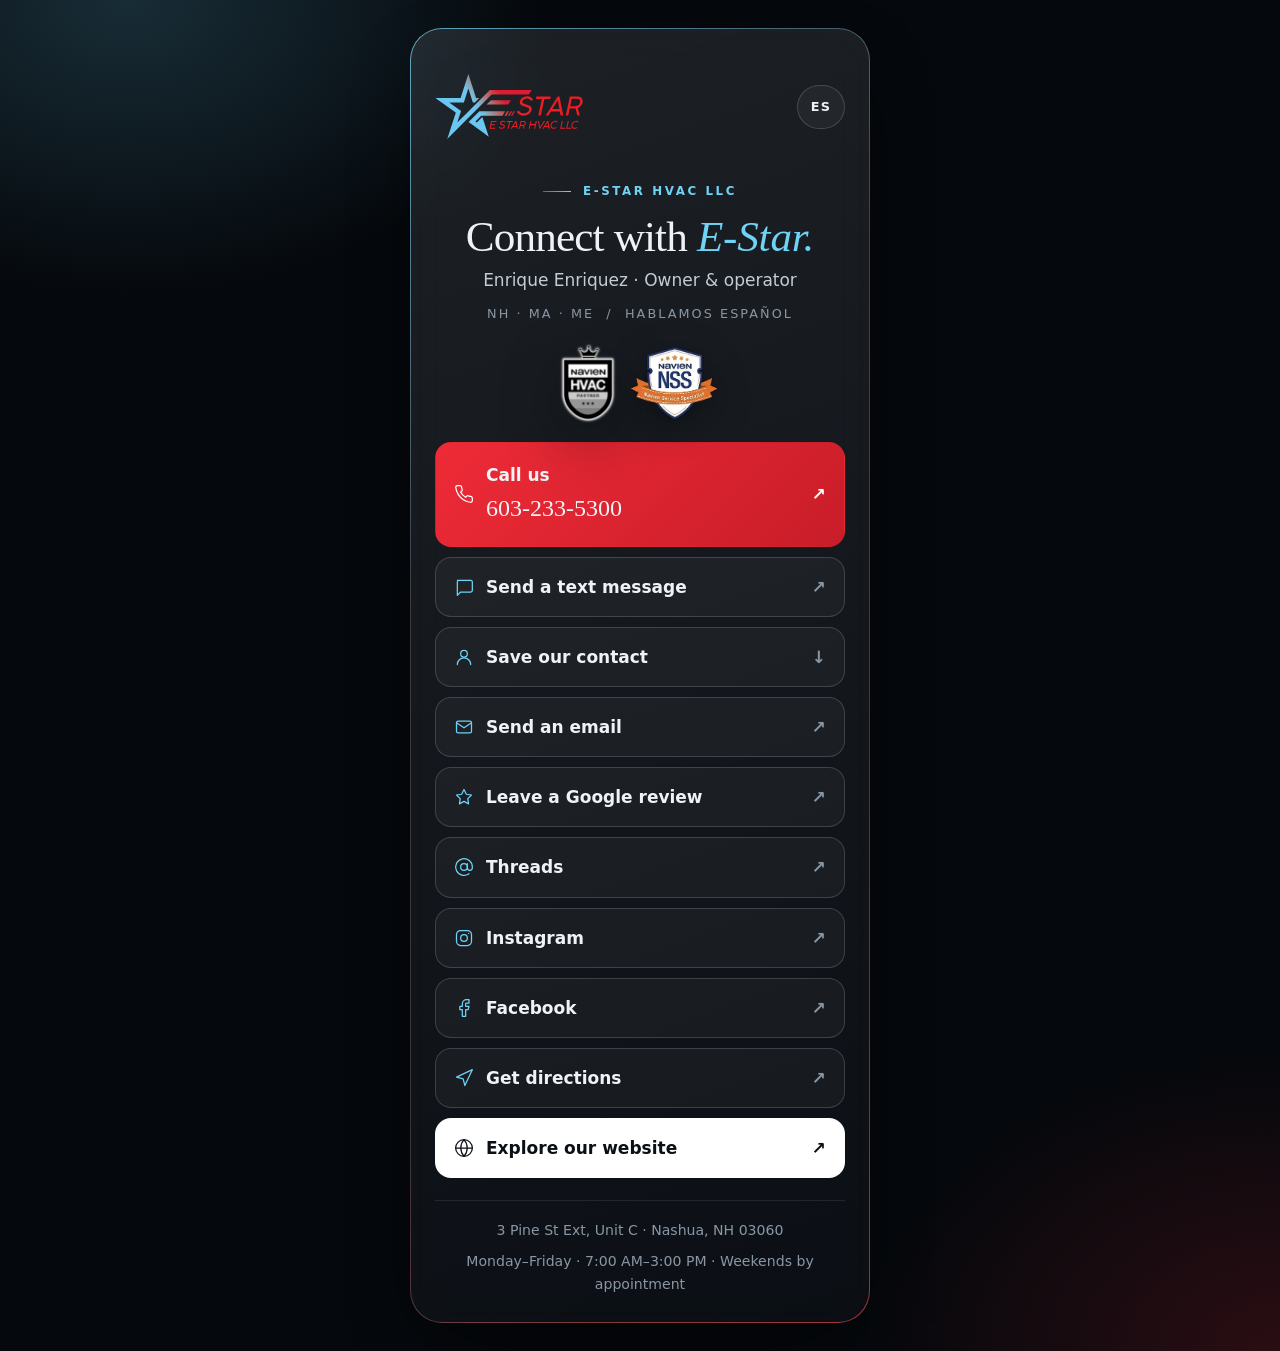
==== commit eddeefd7: "Add files via upload" ====
--- a/quicklinks/index.html
+++ b/quicklinks/index.html
@@ -9,7 +9,7 @@
 <link rel="preconnect" href="https://fonts.googleapis.com">
 <link rel="preconnect" href="https://fonts.gstatic.com" crossorigin>
 <link href="https://fonts.googleapis.com/css2?family=Instrument+Serif:ital@0;1&family=Manrope:wght@400;500;600;700;800&display=swap" rel="stylesheet">
-<link rel="stylesheet" href="../assets/site.css?v=3">
+<link rel="stylesheet" href="../assets/site.css?v=4">
 <title>Quick Links | E-Star HVAC</title>
 <meta name="description" content="E-Star HVAC LLC provides heating, cooling, ventilation and water heating services for homes and businesses in NH, MA and ME. Call 603-233-5300. Hablamos español.">
 <link rel="canonical" href="https://estarhvac.com/quicklinks">
@@ -26,7 +26,7 @@
   <h1 data-es="Conecta con <em>E-Star.</em>">Connect with <em>E-Star.</em></h1>
   <p class="sub" data-es="Enrique Enriquez · Propietario y operador">Enrique Enriquez · Owner &amp; operator</p>
   <p class="region">NH · MA · ME &nbsp;/&nbsp; Hablamos español</p>
-  <div class="ql-badges"><img src="../assets/navien-hvac-partner.webp" width="321" height="388" alt="Navien HVAC Partner"><img src="../assets/navien-nss.webp" width="230" height="197" alt="Navien Service Specialist (NSS)"></div>
+  <div class="ql-badges"><img src="../assets/navien-hvac-partner.webp" width="408" height="600" class="on-dark" alt="Navien HVAC Partner"><img src="../assets/navien-nss.webp" width="230" height="197" alt="Navien Service Specialist (NSS)"></div>
   <nav class="ql-actions" aria-label="Quick Links">
 <a class="primary" href="tel:+16032335300"><span class="l"><svg viewBox="0 0 24 24" fill="none" stroke="currentColor" stroke-width="1.5" stroke-linecap="round" stroke-linejoin="round" aria-hidden="true"><path d="M22 16.9v3a2 2 0 0 1-2.2 2 19.8 19.8 0 0 1-8.6-3.1 19.5 19.5 0 0 1-6-6A19.8 19.8 0 0 1 2.1 4.2 2 2 0 0 1 4.1 2h3a2 2 0 0 1 2 1.7c.1 1 .4 1.9.7 2.8a2 2 0 0 1-.5 2.1L8 9.9a16 16 0 0 0 6 6l1.3-1.3a2 2 0 0 1 2.1-.4c.9.3 1.8.6 2.8.7a2 2 0 0 1 1.7 2Z"/></svg><span><span data-es="Llámanos">Call us</span><br><strong>603-233-5300</strong></span></span><b aria-hidden="true">↗</b></a>
 <a href="sms:+16032335300"><span class="l"><svg viewBox="0 0 24 24" fill="none" stroke="currentColor" stroke-width="1.5" stroke-linecap="round" stroke-linejoin="round" aria-hidden="true"><path d="M4 4h16a2 2 0 0 1 2 2v10a2 2 0 0 1-2 2H8l-4 4V6a2 2 0 0 1 2-2Z"/></svg><span data-es="Enviar mensaje de texto">Send a text message</span></span><b aria-hidden="true">↗</b></a>
--- a/assets/site.css
+++ b/assets/site.css
@@ -178,6 +178,7 @@
 .badge-card img{width:auto;height:170px;object-fit:contain;filter:drop-shadow(0 18px 30px rgba(0,0,0,.45))}
 .badge-card figcaption strong{display:block;font-family:var(--serif);font-weight:400;font-size:1.35rem;line-height:1.15}
 .badge-card figcaption span{display:block;margin-top:4px;font-size:.8rem;letter-spacing:.14em;text-transform:uppercase;color:var(--muted);font-weight:700}
+.badge-card img.on-dark,.ql-badges img.on-dark{filter:drop-shadow(0 0 1px rgba(255,255,255,.95)) drop-shadow(0 0 1px rgba(255,255,255,.8)) drop-shadow(0 18px 30px rgba(0,0,0,.45))}
 .chip-navien{text-decoration:none;border-color:rgba(111,211,245,.45);color:#fff}
 .ql-badges{display:flex;justify-content:center;align-items:center;gap:18px;margin:0 0 22px}
 .ql-badges img{height:74px;width:auto;filter:drop-shadow(0 10px 18px rgba(0,0,0,.4))}
